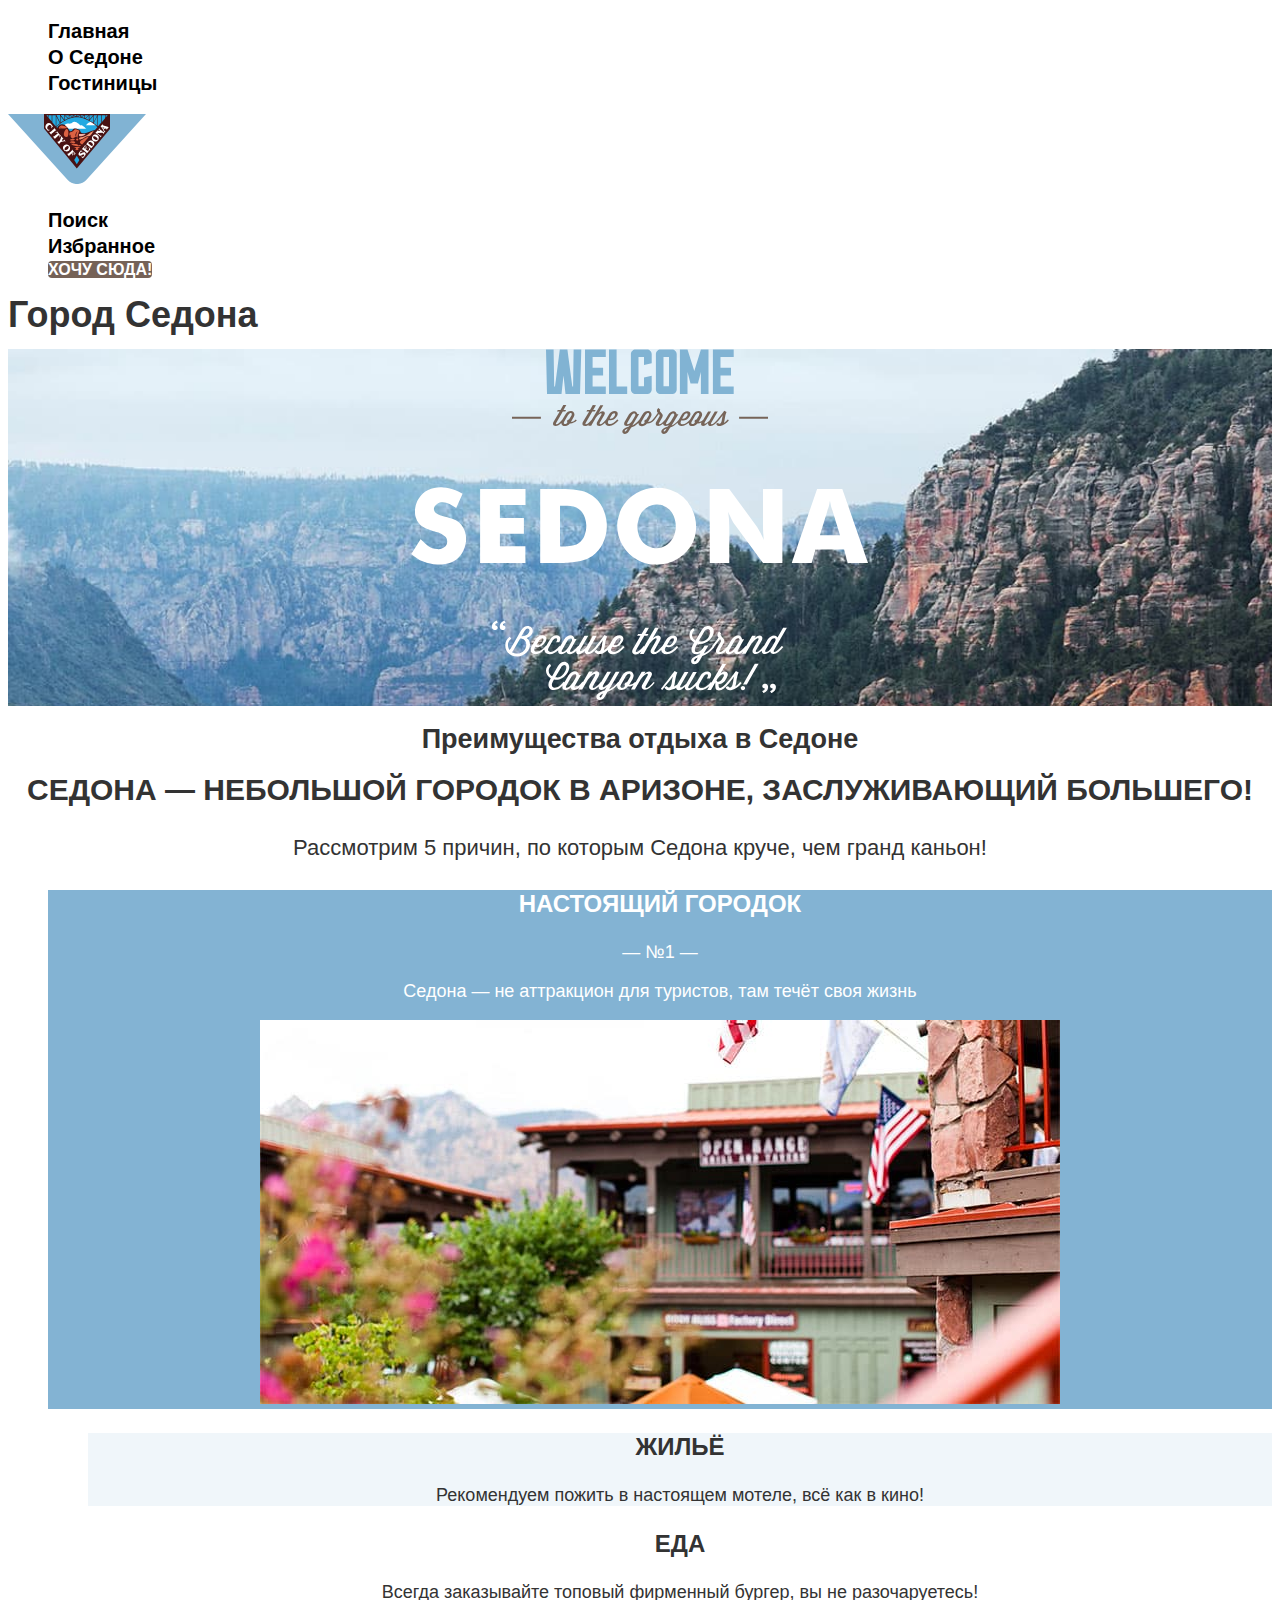
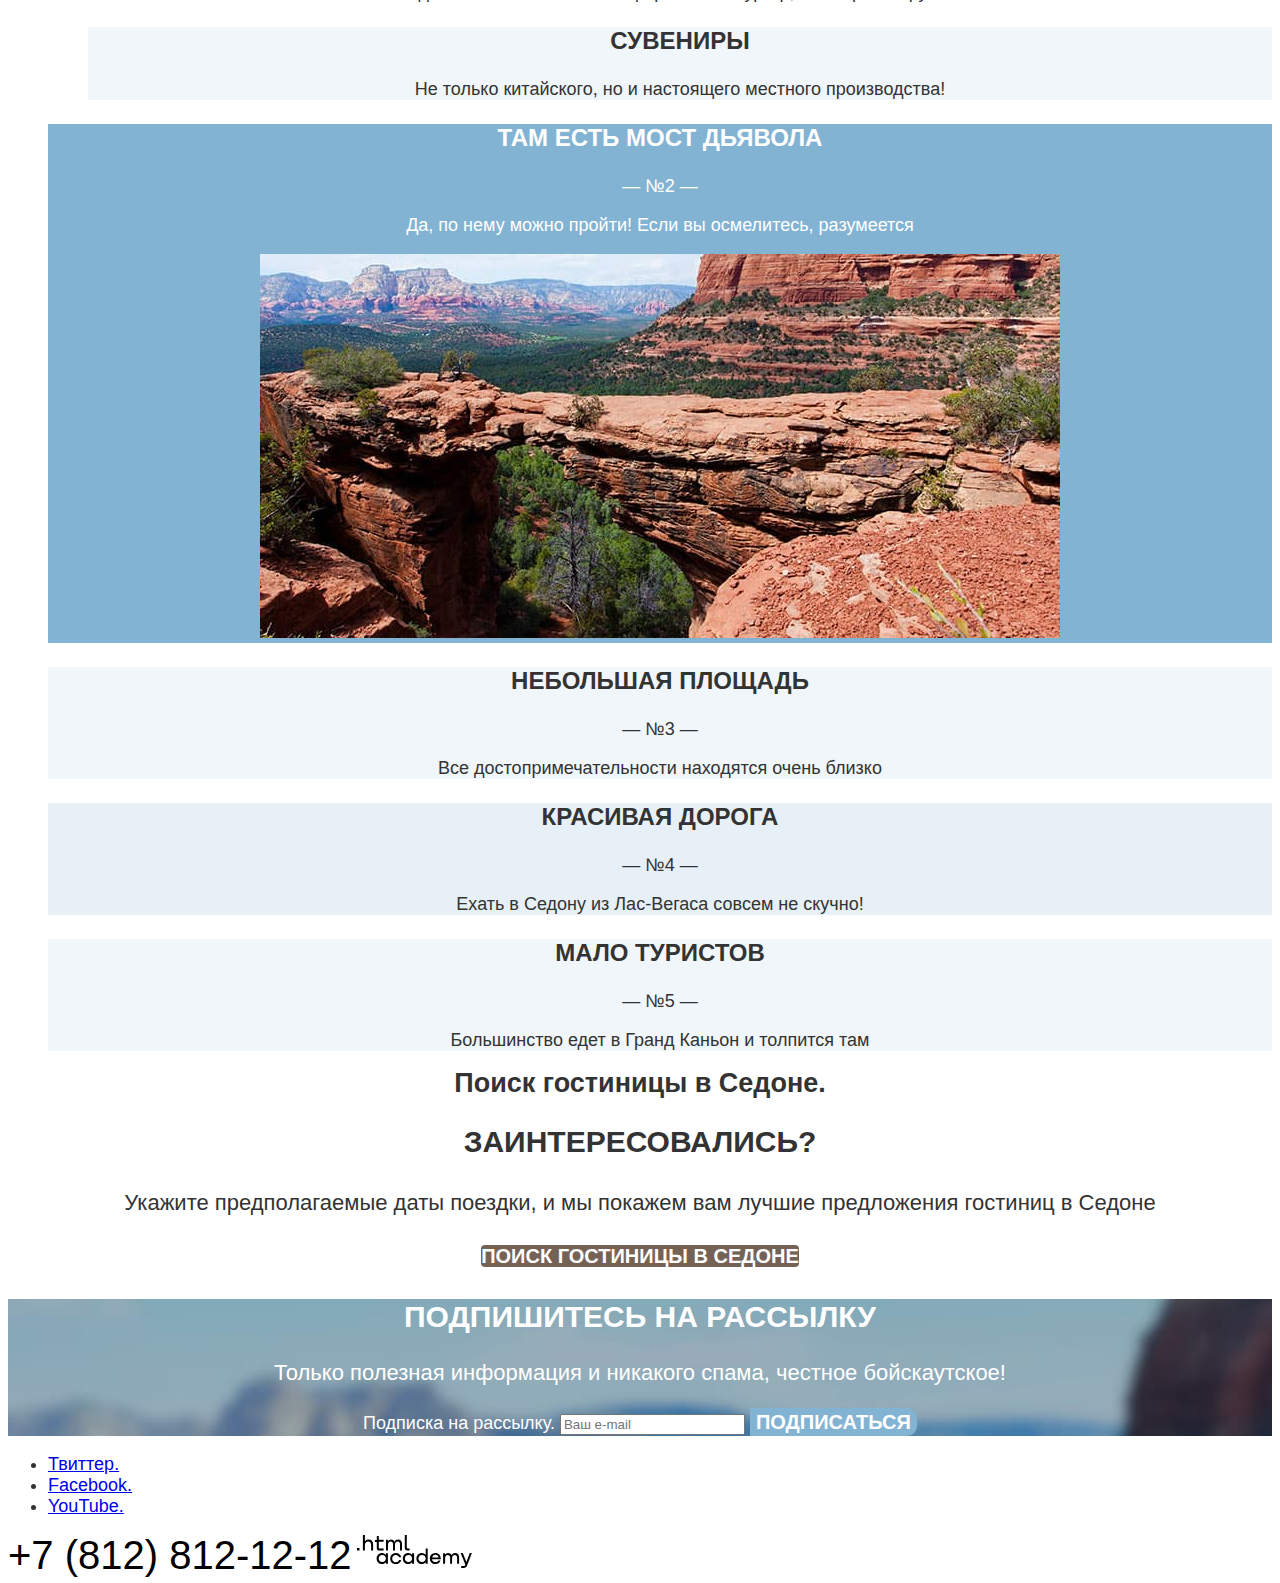
==== index.html @ 77a19150 "Базовая стилизация всех страниц" ====
<!DOCTYPE html>
<html lang="ru">
  <head>
    <meta charset="utf-8">
    <title>HTML Academy: Седона</title>
    <link rel="stylesheet" href="styles/styles.css">
  </head>
  <body>

    <header class="page-header">
      <nav class="main-nav">
        <ul class="main-nav-list">
          <li class="main-nav-item">
            <a class="main-nav-link main-nav-link-current" href="index.html">Главная</a>
          </li>
          <li class="main-nav-item">
            <a class="main-nav-link" href="#">О Седоне</a>
          </li>
          <li class="main-nav-item">
            <a class="main-nav-link" href="catalog.html">Гостиницы</a>
          </li>
        </ul>
        <a class="logo">
          <img src="img/sedona-logo.svg" width="138" height="70" alt="Логотип города Седона.">
        </a>
        <ul class=" main-nav-list navigation-user">
          <li class="main-nav-item">
            <a class="main-nav-link" href="#">
              <span class="visually-hidden">Поиск</span>
            </a>
          </li>
          <li class="main-nav-item">
            <a class="main-nav-link" href="#">
              <span class="visually-hidden">Избранное</span>
            </a>
          </li>
          <li class="main-nav-item">
            <a class="main-nav-link button" href="#">Хочу сюда!</a>
          </li>
        </ul>
      </nav>
    </header>

    <main class="main-index">

      <h1 class="visually-hidden">Город Седона</h1>
      <div class="first-screen">
        <img src="img/welcome.svg" width="458" height="352" alt="Добро пожаловать в Седону.">
      </div>

      <section class="features">
        <h2 class="visually-hidden">Преимущества отдыха в Седоне</h2>
        <b class="features-slogan">Седона — небольшой городок в Аризоне, заслуживающий большего!</b>
        <p class="feautures-preface">Рассмотрим 5 причин, по которым Седона круче, чем гранд каньон!</p>
        <ul class="features-list">
          <li class="features-item">
            <h3 class="features-title">Настоящий городок</h3>
            <p class="features-number">— №1 —</p>
            <p class="features-description">Седона — не аттракцион для туристов, там течёт своя жизнь</p>
            <img src="img/sedona.jpeg" width="800" height="384" alt="Фотография города Седона.">
          </li>
          <li class="features-item">
            <ul class="arguments-list">
              <li class="arguments-item">
                <h3 class="arguments-title">Жильё</h3>
                <p class="arguments-description">Рекомендуем пожить в настоящем мотеле, всё как в кино!</p>
              </li>
              <li class="arguments-item">
                <h3 class="arguments-title">Еда</h3>
                <p class="arguments-description">Всегда заказывайте топовый фирменный бургер, вы не разочаруетесь!</p>
              </li>
              <li class="arguments-item">
                <h3 class="arguments-title">Сувениры</h3>
                <p class="arguments-description">Не только китайского, но и настоящего местного производства!</p>
              </li>
            </ul>
          </li>
          <li class="features-item">
            <h3 class="features-title">Там есть мост дьявола</h3>
            <p class="features-number">— №2 —</p>
            <p class="features-description">Да, по нему можно пройти! Если вы осмелитесь, разумеется</p>
            <img src="img/devils-bridge.jpeg" width="800" height="384" alt="Фотография природной достопримечательности Седоны под названием Мост Дьявола.">
          </li>
          <li class="features-item">
            <h3 class="features-title">Небольшая площадь</h3>
            <p class="features-number">— №3 —</p>
            <p class="features-description">Все достопримечательности находятся очень близко</p>
          </li>
          <li class="features-item">
            <h3 class="features-title">Красивая дорога</h3>
            <p class="features-number">— №4 —</p>
            <p class="features-description">Ехать в Седону из Лас-Вегаса совсем не скучно!</p>
          </li>
          <li class="features-item">
            <h3 class="features-title">Мало туристов</h3>
            <p class="features-number">— №5 —</p>
            <p class="features-description">Большинство едет в Гранд Каньон и толпится там</p>
          </li>
        </ul>
      </section>

      <section class="search-hotel">
        <h2 class="visually-hidden">Поиск гостиницы в Седоне.</h2>
        <p class="search-hotel-title">Заинтересовались?</p>
        <p class="search-hotel-description">Укажите предполагаемые даты поездки, и мы покажем вам лучшие предложения гостиниц в Седоне</p>
        <a class="button search-hotel-button" href="catalog.html">Поиск гостиницы в Седоне</a>
      </section>

      <section class="subscribe">
        <h2 class="subscribe-title">Подпишитесь на рассылку</h2>
        <p class="subscribe-description">Только полезная информация и никакого спама, честное бойскаутское!</p>
        <form action="https://echo.htmlacademy.ru/" method="post">
          <label for="subscribe-email">
            <span class="visually-hidden">Подписка на рассылку.</span>
          </label>
          <input type="email" id="subscribe-email" name="subscribe-email" placeholder="Ваш e-mail">
          <button class="button subscribe-button" type="submit">Подписаться</button>
        </form>
      </section>

    </main>

    <footer class="page-footer">
      <ul class="footer-social-list">
        <li class="footer-social-item">
          <a class="footer-social-link" href="https://twitter.com/htmlacademy_ru">
            <span class="visually-hidden">Твиттер.</span>
          </a>
        </li>
        <li class="footer-social-item">
          <a class="footer-social-link" href="https://www.facebook.com/htmlacademy">
            <span class="visually-hidden">Facebook.</span>
          </a>
        </li>
        <li class="footer-social-item">
          <a class="footer-social-link" href="https://www.youtube.com/c/HTMLAcademyRUS">
            <span class="visually-hidden">YouTube.</span>
          </a>
        </li>
      </ul>
      <a class="footer-phone" href="tel:+78128121212">+7 (812) 812-12-12</a>
      <a class="academy-logo" href="https://htmlacademy.ru/">
        <img src="img/logo_htmlacademy.svg" width="115" height="34" alt="Логотип разработчика Html Academy.">
      </a>
    </footer>
  </body>

</html>
---- styles/styles.css ----
@font-face {
  font-family: "PT Sans";
  font-style: normal;
  font-weight: 400;
  src: url("../fonts/ptsans-400.woff2") format("woff2");
  font-display: swap;
}

@font-face {
  font-family: "PT Sans";
  font-style: normal;
  font-weight: 700;
  src: url("../fonts/ptsans-700.woff2") format("woff2");
  font-display: swap;
}

body {
  font-family: "PT Sans", "Arial", sans-serif;
  font-size: 18px;
  line-height: 21px;
  color: #333333;
  background-color: #ffffff;
}

.button {
  font-family: inherit;
  font-size: 16px;
  line-height: 21px;
  font-weight: 700;
  text-align: center;
  color:#ffffff;
  background-color: #756257;
  text-decoration: none;
  text-transform: uppercase;
  border: none;
  border-radius: 4px;
}

.main-nav-list{
  list-style: none;
}

.main-nav-link{
  font-size: 20px;
  line-height: 26px;
  font-weight: 700;
  color: #000000;
  background-color: #ffffff;
  text-decoration: none;
}

.main-nav-link.button {
  font-size: 16px;
  line-height: 21px;
  color:#ffffff;
  background-color: #756257;
}

.first-screen {
  background-color: #ADD8E6;
  background-image: url("../img/index-background.jpeg");
  background-repeat: no-repeat;
  background-size: 100% auto;
  text-align: center;
}
.features {
  text-align: center;
}

.features-slogan {
  font-size: 30px;
  line-height: 36px;
  text-transform: uppercase;
}

.feautures-preface {
  font-size: 22px;
  line-height: 36px;
}

.features-list {
  list-style: none;
}

.arguments-list {
  list-style: none;
}

.features-item:first-of-type,
.features-item:nth-of-type(3) {
  color: #ffffff;
  background-color: #83B3D3;
}

.features-item:nth-of-type(4),
.features-item:nth-of-type(6),
.arguments-item:nth-of-type(odd) {
  background-color: rgba(131, 179, 211, 0.12);
}

.features-item:nth-of-type(5) {
  background-color: rgba(131, 179, 211, 0.2);
}

.features-title,
.arguments-title {
  font-size: 24px;
  line-height: 28px;
  font-weight: 700;
  text-transform: uppercase;
}

.search-hotel {
  text-align: center;
}

.search-hotel-title {
  font-size: 30px;
  line-height: 36px;
  font-weight: 700;
  text-transform: uppercase;
}

.search-hotel-description {
  font-size: 22px;
  line-height: 26px;
}

.search-hotel-button {
  font-size: 20px;
  line-height: 36px;
}

.subscribe {
  color: #ffffff;
  background-color: #87CEEB;
  text-align: center;
  background-image: url("../img/subscribe-background.jpeg");
  background-repeat: no-repeat;
  background-size: cover;
}

.subscribe-title {
  font-size: 30px;
  line-height: 36px;
  font-weight: 700;
  text-transform: uppercase;
}

.subscribe-description {
  font-size: 22px;
  line-height: 26px;
}
.subscribe-button {
  font-size: 20px;
  line-height: 26px;
  background-color: #83B3D3;
  border-radius: 0px 10px 10px 0px;
}

.footer-phone {
  font-size: 40px;
  line-height: 40px;
  color: #000000;
  text-decoration: none;
  text-transform: uppercase;
}

/*Каталог*/

.catalog-background {
  background-color: #87CEEB;
  background-image: url("../img/catalog-background.jpeg");
  background-repeat: no-repeat;
  background-size: cover;
  color: #ffffff;
}

.inner-header-title {
  font-size: 60px;
  line-height: 78px;
  font-weight: 700;
}

.breadcrumbs{
  list-style: none;
}

.breadcrumbs-link {
  font-size: 16px;
}

.filters-list {
  list-style: none;
}

.filters-title {
  font-size: 20px;
  line-height: 26px;
  font-weight: 700;
}

.filters-item {
  line-height: 23px;
}

.button-submit {
  background-color: #83B3D3;
}

.button-reset {
  font-size: 18px;
  line-height: 23px;
  font-weight: 400;
  text-transform: none;
  background-color: transparent;
}

.sorting-title {
  font-size: 30px;
  line-height: 39px;
  text-transform: uppercase;
}

.hotels-list {
  list-style: none;
}

.hotels-card-link {
  text-decoration: none;
}

.hotels-card-title {
  font-size: 24px;
  line-height: 31px;
  color: #000000;
}

.hotels-card-type,
.hotels-card-prise {
  line-height: 23px;
}

.hotels-card-favourites {
  background-color: #83B3D3;
}

.hotels-card-raiting {
  font-size: 16px;
  text-transform: uppercase;
}

.hotels-card-favourites-add {
  background-color: #7DB54F;
}

.show-more-button {
  font-size: 20px;
  line-height: 26px;
  background-color: #83B3D3;
}

.pagination {
  list-style: none;
}

.pagination-link {
  font-size: 20px;
  line-height: 26px;
  font-weight: 700;
  color: #ffffff;
  background-color: #83B3D3;
  text-decoration: none;
}

.pagination-link-current {
color: #000000;
background-color: #F2F2F2;
}

.cards-on-page-title {
  line-height: 23px;
}

.subscribe-catalog {
  text-align: center;
}

.subscribe-catalog-title {
  font-size: 30px;
  line-height: 36px;
  font-weight: 700;
  color: #000000;
  text-transform: uppercase;
}

.subscribe-catalog-description {
  font-size: 22px;
  line-height: 26px;
}
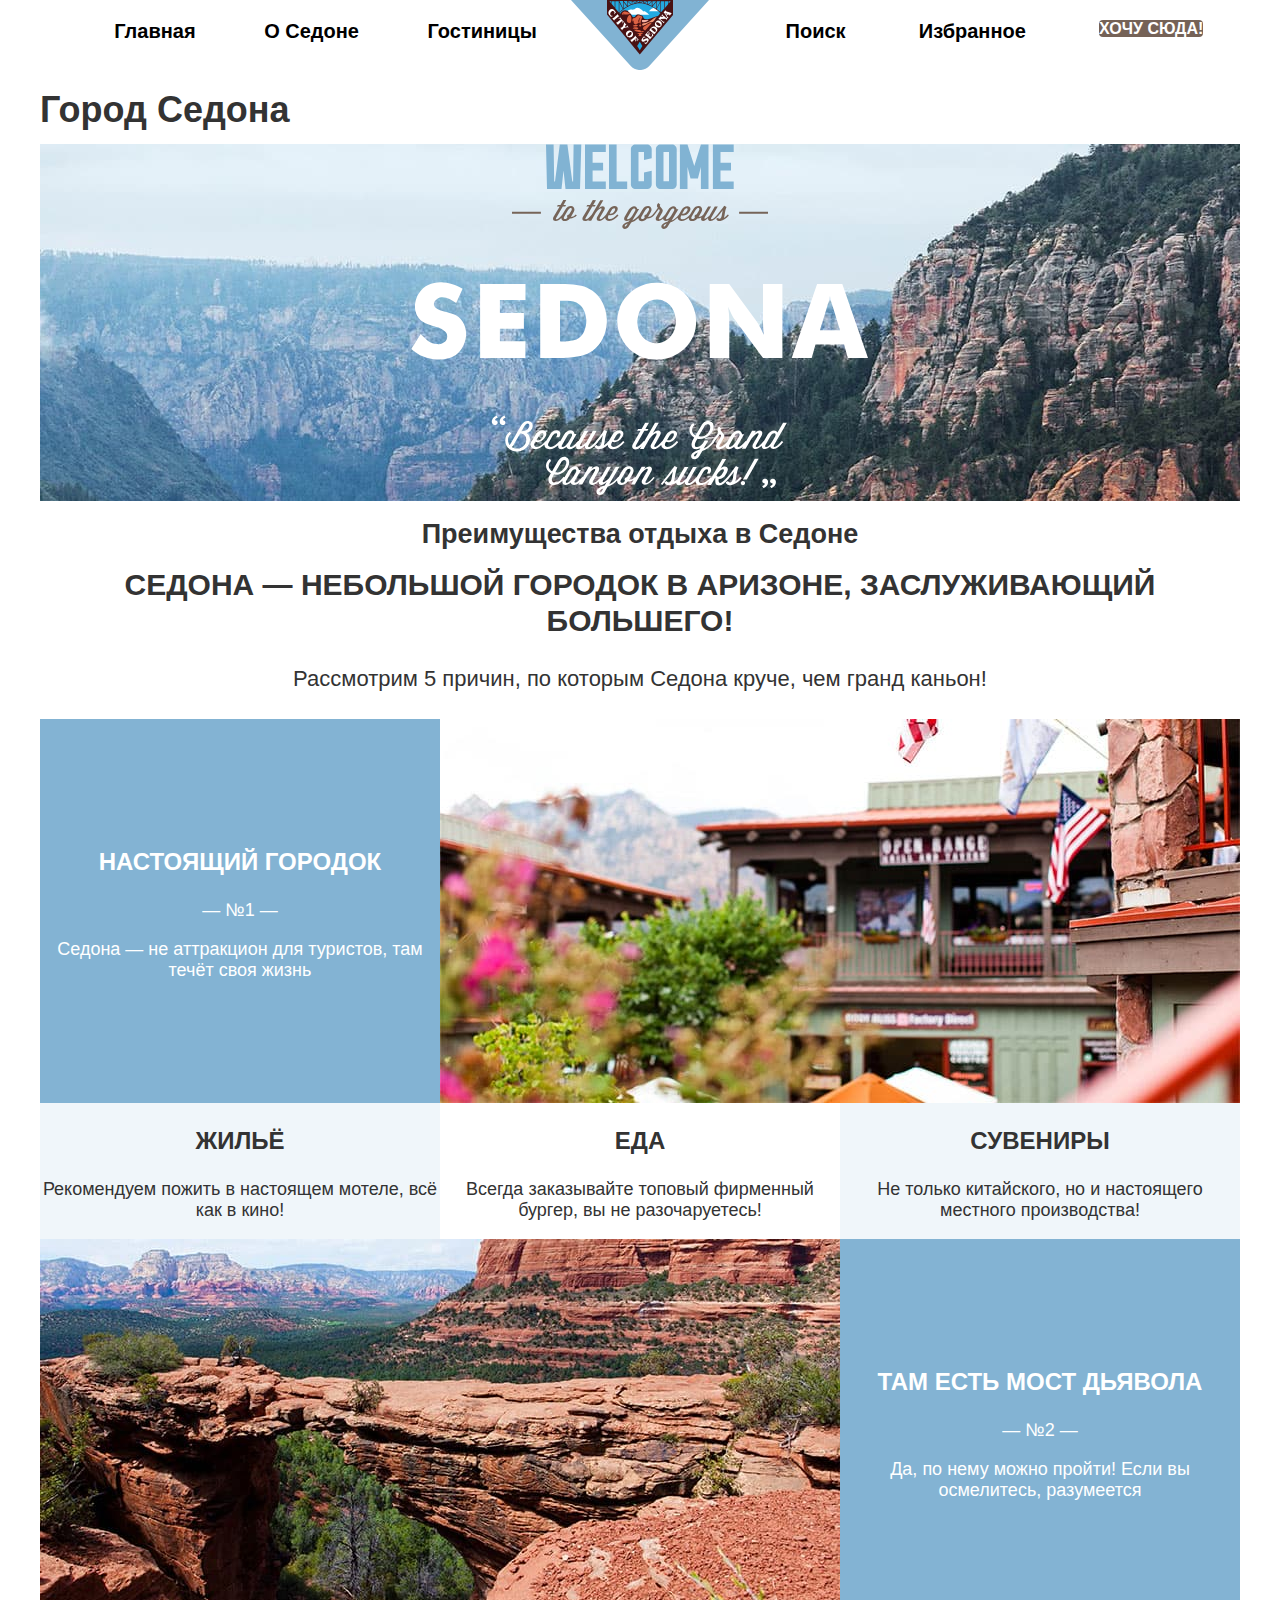
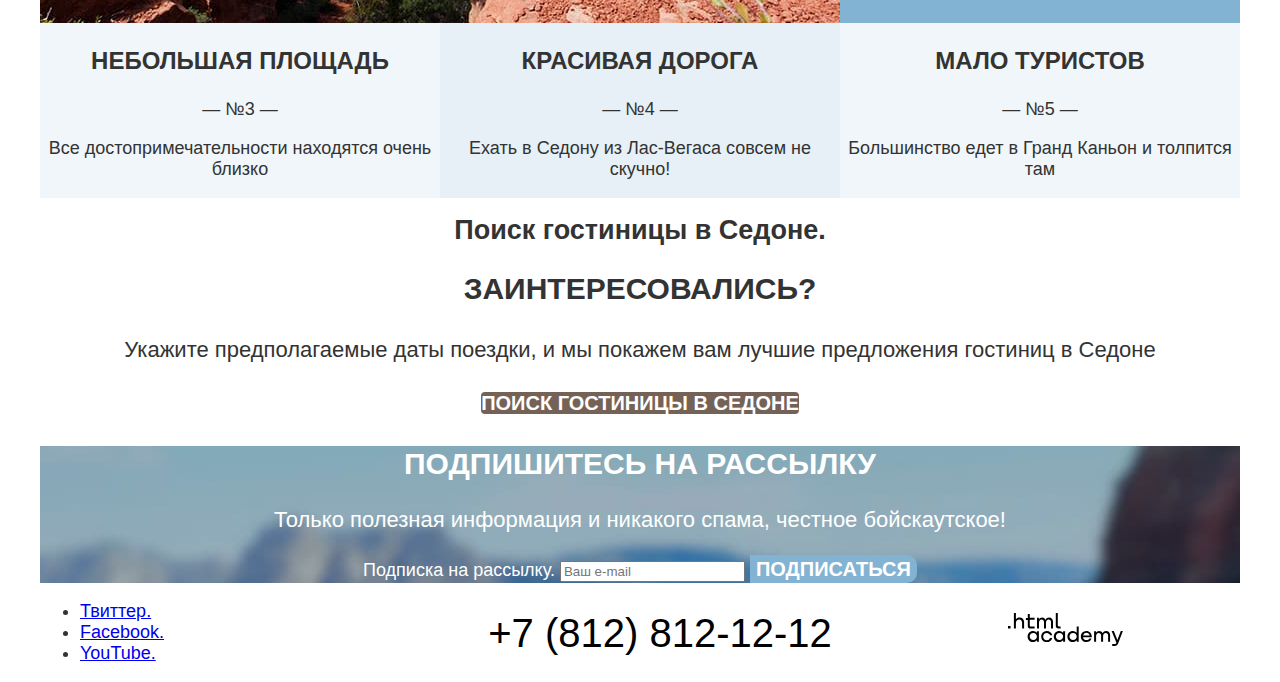
==== commit ed1ae2ca: "Добавлены сетки крупных блоков" ====
--- a/index.html
+++ b/index.html
@@ -6,143 +6,155 @@
     <link rel="stylesheet" href="styles/styles.css">
   </head>
   <body>
+    <div class="page-container">
 
-    <header class="page-header">
-      <nav class="main-nav">
-        <ul class="main-nav-list">
-          <li class="main-nav-item">
-            <a class="main-nav-link main-nav-link-current" href="index.html">Главная</a>
-          </li>
-          <li class="main-nav-item">
-            <a class="main-nav-link" href="#">О Седоне</a>
-          </li>
-          <li class="main-nav-item">
-            <a class="main-nav-link" href="catalog.html">Гостиницы</a>
-          </li>
-        </ul>
-        <a class="logo">
-          <img src="img/sedona-logo.svg" width="138" height="70" alt="Логотип города Седона.">
-        </a>
-        <ul class=" main-nav-list navigation-user">
-          <li class="main-nav-item">
-            <a class="main-nav-link" href="#">
-              <span class="visually-hidden">Поиск</span>
-            </a>
-          </li>
-          <li class="main-nav-item">
-            <a class="main-nav-link" href="#">
-              <span class="visually-hidden">Избранное</span>
-            </a>
-          </li>
-          <li class="main-nav-item">
-            <a class="main-nav-link button" href="#">Хочу сюда!</a>
-          </li>
-        </ul>
-      </nav>
-    </header>
+      <header class="page-header">
+        <nav class="main-nav">
+          <ul class="main-nav-list">
+            <li class="main-nav-item">
+              <a class="main-nav-link main-nav-link-current" href="index.html">Главная</a>
+            </li>
+            <li class="main-nav-item">
+              <a class="main-nav-link" href="#">О Седоне</a>
+            </li>
+            <li class="main-nav-item">
+              <a class="main-nav-link" href="catalog.html">Гостиницы</a>
+            </li>
+          </ul>
+          <a class="logo">
+            <img src="img/sedona-logo.svg" width="138" height="70" alt="Логотип города Седона.">
+          </a>
+          <ul class="main-nav-list navigation-user">
+            <li class="main-nav-item">
+              <a class="main-nav-link" href="#">
+                <span class="visually-hidden">Поиск</span>
+              </a>
+            </li>
+            <li class="main-nav-item">
+              <a class="main-nav-link" href="#">
+                <span class="visually-hidden">Избранное</span>
+              </a>
+            </li>
+            <li class="main-nav-item">
+              <a class="main-nav-link button" href="#">Хочу сюда!</a>
+            </li>
+          </ul>
+        </nav>
+      </header>
 
-    <main class="main-index">
+      <main class="main-index main-container">
 
-      <h1 class="visually-hidden">Город Седона</h1>
-      <div class="first-screen">
-        <img src="img/welcome.svg" width="458" height="352" alt="Добро пожаловать в Седону.">
-      </div>
+        <h1 class="visually-hidden">Город Седона</h1>
+        <div class="first-screen">
+          <img src="img/welcome.svg" width="458" height="352" alt="Добро пожаловать в Седону.">
+        </div>
 
-      <section class="features">
-        <h2 class="visually-hidden">Преимущества отдыха в Седоне</h2>
-        <b class="features-slogan">Седона — небольшой городок в Аризоне, заслуживающий большего!</b>
-        <p class="feautures-preface">Рассмотрим 5 причин, по которым Седона круче, чем гранд каньон!</p>
-        <ul class="features-list">
-          <li class="features-item">
-            <h3 class="features-title">Настоящий городок</h3>
-            <p class="features-number">— №1 —</p>
-            <p class="features-description">Седона — не аттракцион для туристов, там течёт своя жизнь</p>
-            <img src="img/sedona.jpeg" width="800" height="384" alt="Фотография города Седона.">
-          </li>
-          <li class="features-item">
-            <ul class="arguments-list">
-              <li class="arguments-item">
-                <h3 class="arguments-title">Жильё</h3>
-                <p class="arguments-description">Рекомендуем пожить в настоящем мотеле, всё как в кино!</p>
-              </li>
-              <li class="arguments-item">
-                <h3 class="arguments-title">Еда</h3>
-                <p class="arguments-description">Всегда заказывайте топовый фирменный бургер, вы не разочаруетесь!</p>
-              </li>
-              <li class="arguments-item">
-                <h3 class="arguments-title">Сувениры</h3>
-                <p class="arguments-description">Не только китайского, но и настоящего местного производства!</p>
-              </li>
-            </ul>
-          </li>
-          <li class="features-item">
-            <h3 class="features-title">Там есть мост дьявола</h3>
-            <p class="features-number">— №2 —</p>
-            <p class="features-description">Да, по нему можно пройти! Если вы осмелитесь, разумеется</p>
-            <img src="img/devils-bridge.jpeg" width="800" height="384" alt="Фотография природной достопримечательности Седоны под названием Мост Дьявола.">
-          </li>
-          <li class="features-item">
-            <h3 class="features-title">Небольшая площадь</h3>
-            <p class="features-number">— №3 —</p>
-            <p class="features-description">Все достопримечательности находятся очень близко</p>
-          </li>
-          <li class="features-item">
-            <h3 class="features-title">Красивая дорога</h3>
-            <p class="features-number">— №4 —</p>
-            <p class="features-description">Ехать в Седону из Лас-Вегаса совсем не скучно!</p>
-          </li>
-          <li class="features-item">
-            <h3 class="features-title">Мало туристов</h3>
-            <p class="features-number">— №5 —</p>
-            <p class="features-description">Большинство едет в Гранд Каньон и толпится там</p>
-          </li>
-        </ul>
-      </section>
+        <section class="features">
+          <h2 class="visually-hidden">Преимущества отдыха в Седоне</h2>
+          <b class="features-slogan">Седона — небольшой городок в Аризоне, заслуживающий большего!</b>
+          <p class="feautures-preface">Рассмотрим 5 причин, по которым Седона круче, чем гранд каньон!</p>
+          <ul class="features-list">
+            <li class="features-item">
+              <div class=features-item-photo>
+                  <div class="features-item-text">
+                  <h3 class="features-title">Настоящий городок</h3>
+                  <p class="features-number">— №1 —</p>
+                  <p class="features-description">Седона — не аттракцион для туристов, там течёт своя жизнь</p>
+                </div>
+                <img src="img/sedona.jpeg" width="800" height="384" alt="Фотография города Седона.">
+              </div>
+            </li>
+            <li class="features-item">
+              <ul class="arguments-list">
+                <li class="arguments-item">
+                  <h3 class="arguments-title">Жильё</h3>
+                  <p class="arguments-description">Рекомендуем пожить в настоящем мотеле, всё как в кино!</p>
+                </li>
+                <li class="arguments-item">
+                  <h3 class="arguments-title">Еда</h3>
+                  <p class="arguments-description">Всегда заказывайте топовый фирменный бургер, вы не разочаруетесь!</p>
+                </li>
+                <li class="arguments-item">
+                  <h3 class="arguments-title">Сувениры</h3>
+                  <p class="arguments-description">Не только китайского, но и настоящего местного производства!</p>
+                </li>
+              </ul>
+            </li>
+            <li class="features-item">
+              <div class="features-item-photo photo-reverse">
+                <div class="features-item-text">
+                  <h3 class="features-title">Там есть мост дьявола</h3>
+                  <p class="features-number">— №2 —</p>
+                  <p class="features-description">Да, по нему можно пройти! Если вы осмелитесь, разумеется</p>
+                </div>
+                <img src="img/devils-bridge.jpeg" width="800" height="384" alt="Фотография природной достопримечательности Седоны под названием Мост Дьявола.">
+              </div>
+            </li>
+            <li class="features-item without-photo">
+              <h3 class="features-title">Небольшая площадь</h3>
+              <p class="features-number">— №3 —</p>
+              <p class="features-description">Все достопримечательности находятся очень близко</p>
+            </li>
+            <li class="features-item without-photo">
+              <h3 class="features-title">Красивая дорога</h3>
+              <p class="features-number">— №4 —</p>
+              <p class="features-description">Ехать в Седону из Лас-Вегаса совсем не скучно!</p>
+            </li>
+            <li class="features-item without-photo">
+              <h3 class="features-title">Мало туристов</h3>
+              <p class="features-number">— №5 —</p>
+              <p class="features-description">Большинство едет в Гранд Каньон и толпится там</p>
+            </li>
+          </ul>
+        </section>
 
-      <section class="search-hotel">
-        <h2 class="visually-hidden">Поиск гостиницы в Седоне.</h2>
-        <p class="search-hotel-title">Заинтересовались?</p>
-        <p class="search-hotel-description">Укажите предполагаемые даты поездки, и мы покажем вам лучшие предложения гостиниц в Седоне</p>
-        <a class="button search-hotel-button" href="catalog.html">Поиск гостиницы в Седоне</a>
-      </section>
+        <section class="search-hotel">
+          <h2 class="visually-hidden">Поиск гостиницы в Седоне.</h2>
+          <p class="search-hotel-title">Заинтересовались?</p>
+          <p class="search-hotel-description">Укажите предполагаемые даты поездки, и мы покажем вам лучшие предложения гостиниц в Седоне</p>
+          <a class="button search-hotel-button" href="catalog.html">Поиск гостиницы в Седоне</a>
+        </section>
 
-      <section class="subscribe">
-        <h2 class="subscribe-title">Подпишитесь на рассылку</h2>
-        <p class="subscribe-description">Только полезная информация и никакого спама, честное бойскаутское!</p>
-        <form action="https://echo.htmlacademy.ru/" method="post">
-          <label for="subscribe-email">
-            <span class="visually-hidden">Подписка на рассылку.</span>
-          </label>
-          <input type="email" id="subscribe-email" name="subscribe-email" placeholder="Ваш e-mail">
-          <button class="button subscribe-button" type="submit">Подписаться</button>
-        </form>
-      </section>
+        <section class="subscribe">
+          <h2 class="subscribe-title">Подпишитесь на рассылку</h2>
+          <p class="subscribe-description">Только полезная информация и никакого спама, честное бойскаутское!</p>
+          <form action="https://echo.htmlacademy.ru/" method="post">
+            <label for="subscribe-email">
+              <span class="visually-hidden">Подписка на рассылку.</span>
+            </label>
+            <input type="email" id="subscribe-email" name="subscribe-email" placeholder="Ваш e-mail">
+            <button class="button subscribe-button" type="submit">Подписаться</button>
+          </form>
+        </section>
 
-    </main>
+      </main>
 
-    <footer class="page-footer">
-      <ul class="footer-social-list">
-        <li class="footer-social-item">
-          <a class="footer-social-link" href="https://twitter.com/htmlacademy_ru">
-            <span class="visually-hidden">Твиттер.</span>
+      <footer class="page-footer">
+        <div class="page-footer-container">
+          <ul class="footer-social-list">
+            <li class="footer-social-item">
+              <a class="footer-social-link" href="https://twitter.com/htmlacademy_ru">
+                <span class="visually-hidden">Твиттер.</span>
+              </a>
+            </li>
+            <li class="footer-social-item">
+              <a class="footer-social-link" href="https://www.facebook.com/htmlacademy">
+                <span class="visually-hidden">Facebook.</span>
+              </a>
+            </li>
+            <li class="footer-social-item">
+              <a class="footer-social-link" href="https://www.youtube.com/c/HTMLAcademyRUS">
+                <span class="visually-hidden">YouTube.</span>
+              </a>
+            </li>
+          </ul>
+          <a class="footer-phone" href="tel:+78128121212">+7 (812) 812-12-12</a>
+          <a class="academy-logo" href="https://htmlacademy.ru/">
+            <img src="img/logo_htmlacademy.svg" width="115" height="34" alt="Логотип разработчика Html Academy.">
           </a>
-        </li>
-        <li class="footer-social-item">
-          <a class="footer-social-link" href="https://www.facebook.com/htmlacademy">
-            <span class="visually-hidden">Facebook.</span>
-          </a>
-        </li>
-        <li class="footer-social-item">
-          <a class="footer-social-link" href="https://www.youtube.com/c/HTMLAcademyRUS">
-            <span class="visually-hidden">YouTube.</span>
-          </a>
-        </li>
-      </ul>
-      <a class="footer-phone" href="tel:+78128121212">+7 (812) 812-12-12</a>
-      <a class="academy-logo" href="https://htmlacademy.ru/">
-        <img src="img/logo_htmlacademy.svg" width="115" height="34" alt="Логотип разработчика Html Academy.">
-      </a>
-    </footer>
+        </div>
+      </footer>
+    </div>
   </body>
 
 </html>
--- a/styles/styles.css
+++ b/styles/styles.css
@@ -14,7 +14,15 @@
   font-display: swap;
 }
 
+html {
+  height: 100%;
+}
+
 body {
+  display: flex;
+  flex-direction: column;
+  min-height: 100%;
+  margin: 0;
   font-family: "PT Sans", "Arial", sans-serif;
   font-size: 18px;
   line-height: 21px;
@@ -28,7 +36,7 @@
   line-height: 21px;
   font-weight: 700;
   text-align: center;
-  color:#ffffff;
+  color: #ffffff;
   background-color: #756257;
   text-decoration: none;
   text-transform: uppercase;
@@ -36,33 +44,65 @@
   border-radius: 4px;
 }
 
-.main-nav-list{
-  list-style: none;
-}
-
-.main-nav-link{
+.page-container {
+  display: flex;
+  flex-direction: column;
+  width: 1200px;
+  margin: 0 auto;
+}
+
+.main-nav {
+  display: flex;
+  width: 1200px;
+  margin: 0 auto;
+}
+
+.main-nav-list {
+  list-style: none;
+  display: flex;
+  justify-content: space-around;
+  width: 531px;
+}
+
+.main-nav-link {
   font-size: 20px;
   line-height: 26px;
   font-weight: 700;
   color: #000000;
   background-color: #ffffff;
   text-decoration: none;
+}
+
+.logo {
+  margin: 0 auto;
+}
+
+.navigation-user {
+  display: flex;
+  width: 531px;
+  justify-content: space-around;
 }
 
 .main-nav-link.button {
   font-size: 16px;
   line-height: 21px;
-  color:#ffffff;
+  color: #ffffff;
   background-color: #756257;
 }
 
+.main-container {
+  flex-grow: 1;
+}
+
 .first-screen {
-  background-color: #ADD8E6;
+  width: 1200px;
+  background-color: #add8e6;
   background-image: url("../img/index-background.jpeg");
   background-repeat: no-repeat;
   background-size: 100% auto;
   text-align: center;
 }
+
 .features {
   text-align: center;
 }
@@ -78,18 +118,38 @@
   line-height: 36px;
 }
 
-.features-list {
-  list-style: none;
-}
-
+.features-list,
 .arguments-list {
   list-style: none;
+  display: flex;
+  flex-wrap: wrap;
+  width: 1200px;
+  margin: 0;
+  padding: 0;
+}
+
+.features-item-photo {
+  display: flex;
+}
+
+.photo-reverse {
+  flex-direction: row-reverse;
+}
+
+.features-item-text {
+  width: 400px;
+  margin: auto;
+}
+
+.arguments-item,
+.without-photo {
+  width: 400px;
 }
 
 .features-item:first-of-type,
 .features-item:nth-of-type(3) {
   color: #ffffff;
-  background-color: #83B3D3;
+  background-color: #83b3d3;
 }
 
 .features-item:nth-of-type(4),
@@ -132,9 +192,9 @@
 }
 
 .subscribe {
-  color: #ffffff;
-  background-color: #87CEEB;
-  text-align: center;
+  text-align: center;
+  color: #ffffff;
+  background-color: #87ceeb;
   background-image: url("../img/subscribe-background.jpeg");
   background-repeat: no-repeat;
   background-size: cover;
@@ -151,29 +211,47 @@
   font-size: 22px;
   line-height: 26px;
 }
+
 .subscribe-button {
   font-size: 20px;
   line-height: 26px;
-  background-color: #83B3D3;
-  border-radius: 0px 10px 10px 0px;
+  background-color: #83b3d3;
+  border-radius: 0 10px 10px 0;
+}
+
+.page-footer-container {
+  display: flex;
+  width: 1200px;
+  justify-content: space-between;
+  align-items: center;
+  margin: 0 auto;
+}
+
+.footer-social-list {
+  width: 240px;
 }
 
 .footer-phone {
+  width: 720px;
   font-size: 40px;
   line-height: 40px;
-  color: #000000;
-  text-decoration: none;
-  text-transform: uppercase;
-}
-
+  text-align: center;
+  color: #000000;
+  text-decoration: none;
+  text-transform: uppercase;
+}
+
+.academy-logo {
+  width: 240px;
+}
 /*Каталог*/
 
 .catalog-background {
-  background-color: #87CEEB;
+  color: #ffffff;
+  background-color: #87ceeb;
   background-image: url("../img/catalog-background.jpeg");
   background-repeat: no-repeat;
   background-size: cover;
-  color: #ffffff;
 }
 
 .inner-header-title {
@@ -182,7 +260,7 @@
   font-weight: 700;
 }
 
-.breadcrumbs{
+.breadcrumbs {
   list-style: none;
 }
 
@@ -205,7 +283,7 @@
 }
 
 .button-submit {
-  background-color: #83B3D3;
+  background-color: #83b3d3;
 }
 
 .button-reset {
@@ -242,7 +320,7 @@
 }
 
 .hotels-card-favourites {
-  background-color: #83B3D3;
+  background-color: #83b3d3;
 }
 
 .hotels-card-raiting {
@@ -251,13 +329,13 @@
 }
 
 .hotels-card-favourites-add {
-  background-color: #7DB54F;
+  background-color: #7db54f;
 }
 
 .show-more-button {
   font-size: 20px;
   line-height: 26px;
-  background-color: #83B3D3;
+  background-color: #83b3d3;
 }
 
 .pagination {
@@ -269,13 +347,13 @@
   line-height: 26px;
   font-weight: 700;
   color: #ffffff;
-  background-color: #83B3D3;
+  background-color: #83b3d3;
   text-decoration: none;
 }
 
 .pagination-link-current {
-color: #000000;
-background-color: #F2F2F2;
+  color: #000000;
+  background-color: #f2f2f2;
 }
 
 .cards-on-page-title {
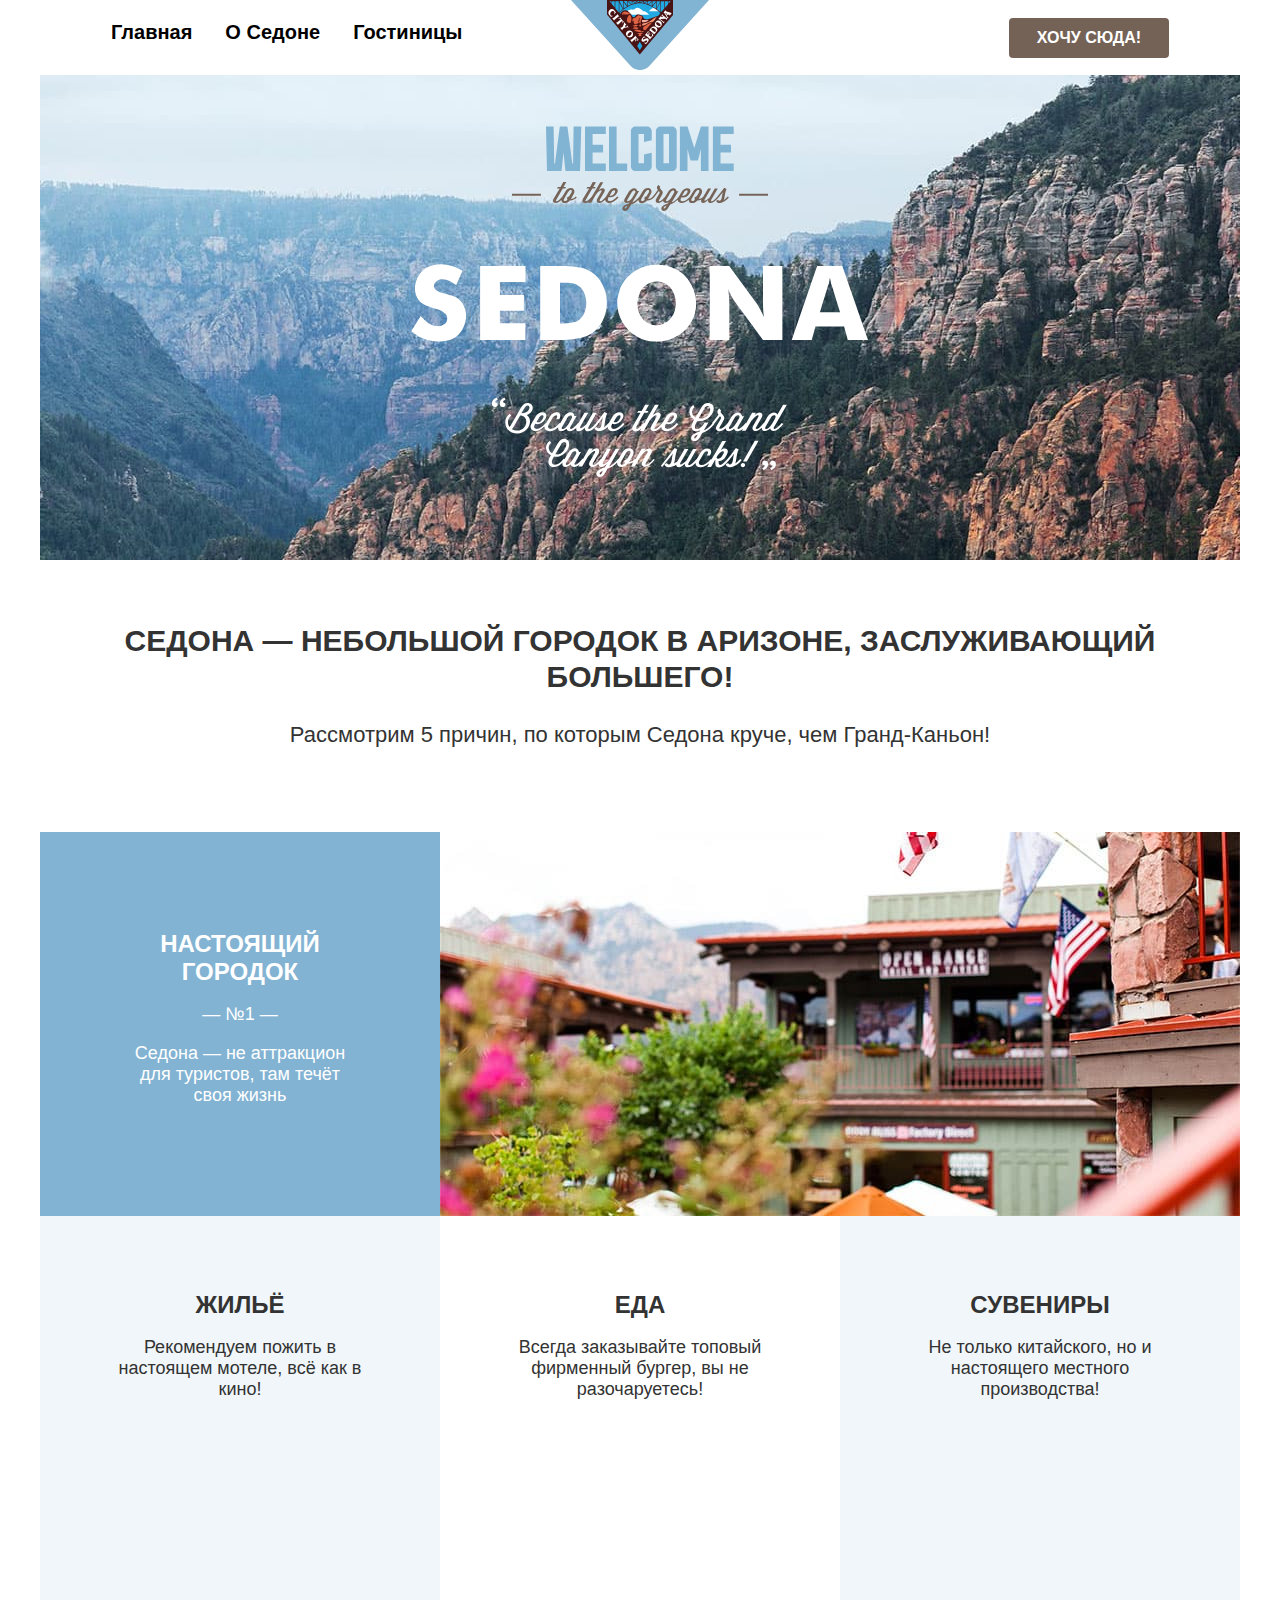
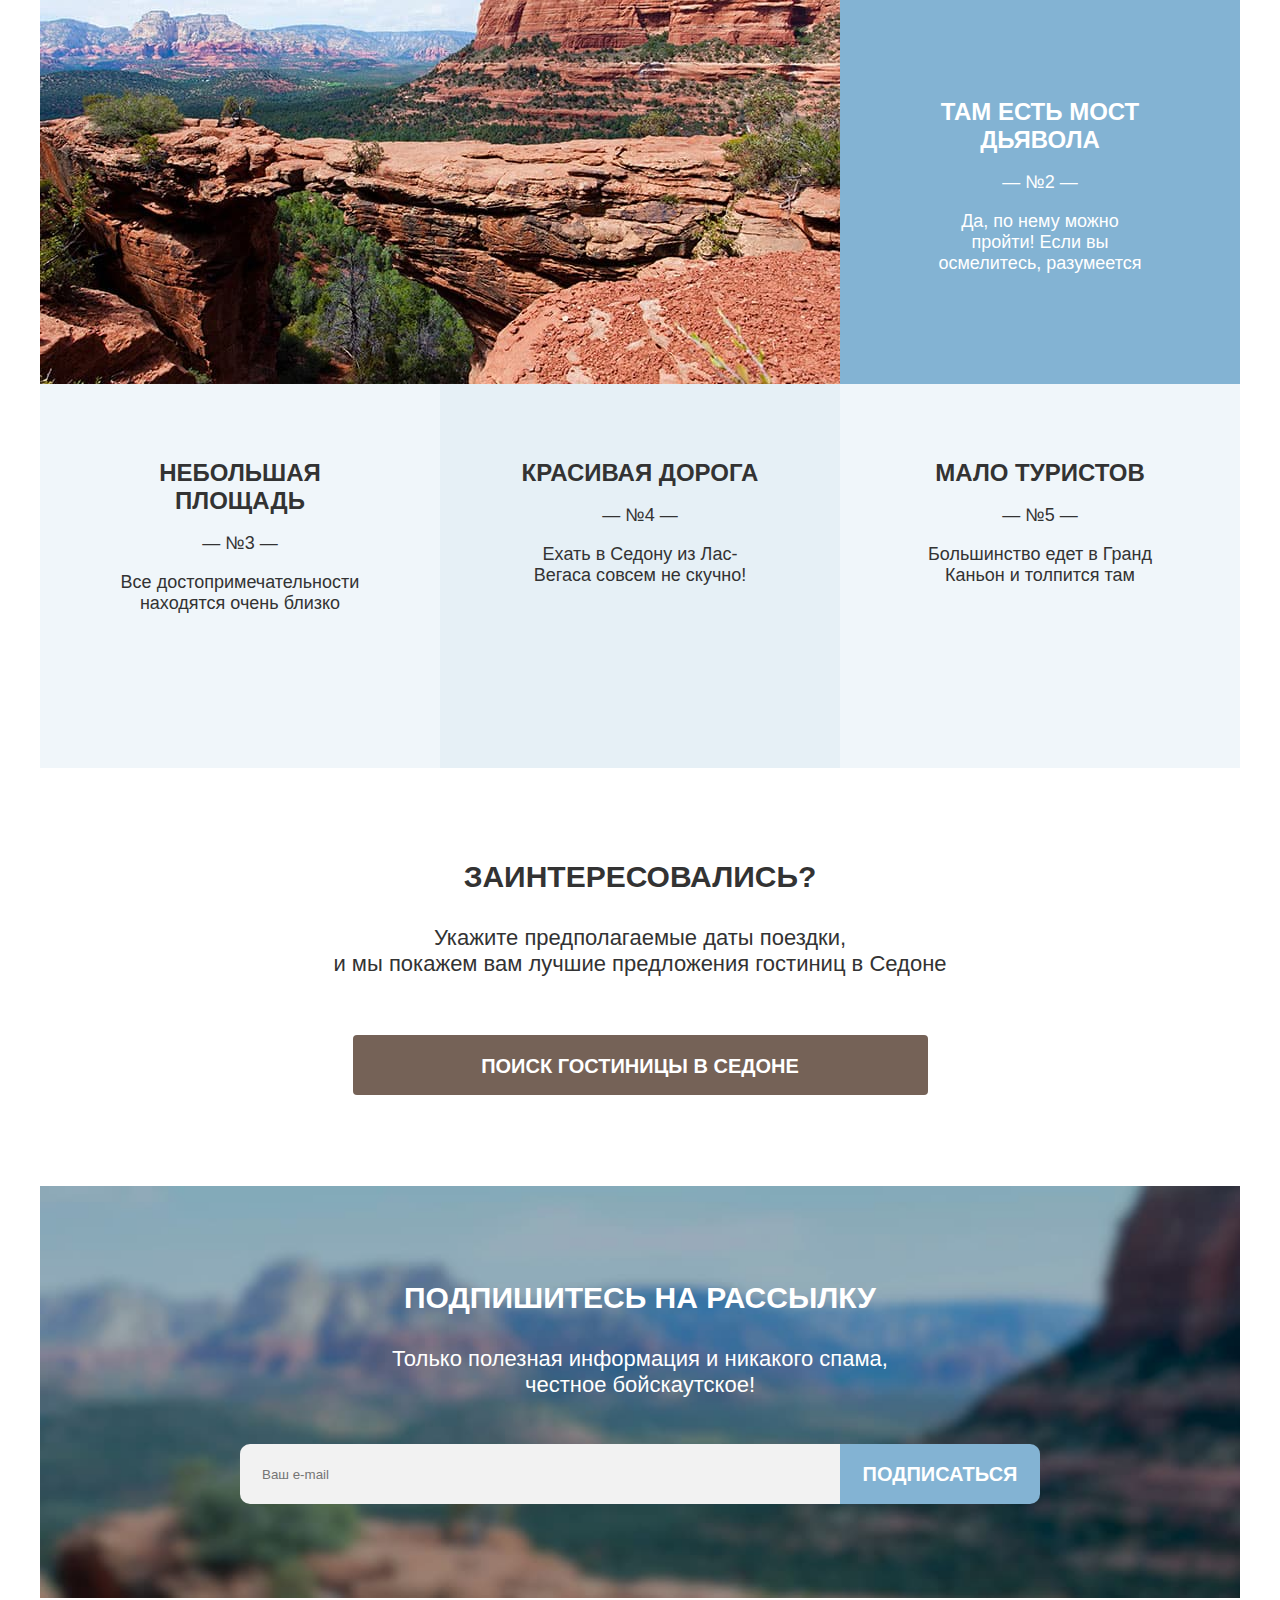
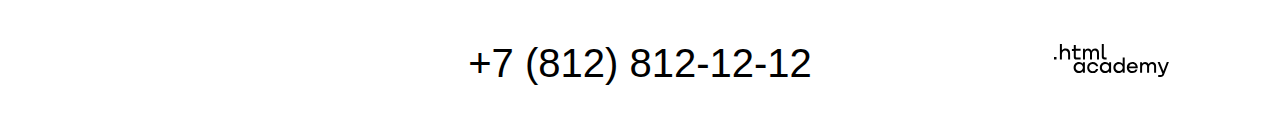
==== commit 14f87e96: "Микросетки на флексах для всех страниц" ====
--- a/index.html
+++ b/index.html
@@ -46,13 +46,13 @@
 
         <h1 class="visually-hidden">Город Седона</h1>
         <div class="first-screen">
-          <img src="img/welcome.svg" width="458" height="352" alt="Добро пожаловать в Седону.">
+          <img class="first-screen-logo" src="img/welcome.svg" width="458" height="352" alt="Добро пожаловать в великолепную Седону. Потому что Гранд Каньон отстой!">
         </div>
 
         <section class="features">
           <h2 class="visually-hidden">Преимущества отдыха в Седоне</h2>
           <b class="features-slogan">Седона — небольшой городок в Аризоне, заслуживающий большего!</b>
-          <p class="feautures-preface">Рассмотрим 5 причин, по которым Седона круче, чем гранд каньон!</p>
+          <p class="feautures-preface">Рассмотрим 5 причин, по которым Седона круче, чем Гранд-Каньон!</p>
           <ul class="features-list">
             <li class="features-item">
               <div class=features-item-photo>
@@ -111,14 +111,14 @@
         <section class="search-hotel">
           <h2 class="visually-hidden">Поиск гостиницы в Седоне.</h2>
           <p class="search-hotel-title">Заинтересовались?</p>
-          <p class="search-hotel-description">Укажите предполагаемые даты поездки, и мы покажем вам лучшие предложения гостиниц в Седоне</p>
+          <p class="search-hotel-description">Укажите предполагаемые даты поездки, <br>и мы покажем вам лучшие предложения гостиниц в Седоне</p>
           <a class="button search-hotel-button" href="catalog.html">Поиск гостиницы в Седоне</a>
         </section>
 
         <section class="subscribe">
           <h2 class="subscribe-title">Подпишитесь на рассылку</h2>
-          <p class="subscribe-description">Только полезная информация и никакого спама, честное бойскаутское!</p>
-          <form action="https://echo.htmlacademy.ru/" method="post">
+          <p class="subscribe-description">Только полезная информация и никакого спама, <br>честное бойскаутское!</p>
+          <form class="subscribe-form" action="https://echo.htmlacademy.ru/" method="post">
             <label for="subscribe-email">
               <span class="visually-hidden">Подписка на рассылку.</span>
             </label>
--- a/styles/styles.css
+++ b/styles/styles.css
@@ -30,6 +30,17 @@
   background-color: #ffffff;
 }
 
+.visually-hidden {
+  position: absolute;
+  width: 1px;
+  height: 1px;
+  margin: -1px;
+  padding: 0;
+  border: 0;
+  clip: rect(0 0 0 0);
+  overflow: hidden;
+}
+
 .button {
   font-family: inherit;
   font-size: 16px;
@@ -55,17 +66,31 @@
   display: flex;
   width: 1200px;
   margin: 0 auto;
+  padding: 0 71px;
+  box-sizing: border-box;
 }
 
 .main-nav-list {
-  list-style: none;
-  display: flex;
-  justify-content: space-around;
+  list-style-type: none;
+  display: flex;
+  flex-wrap: wrap;
+  justify-content: flex-start;
   width: 531px;
+  margin: 0;
+  padding: 0;
+}
+
+.main-nav-item {
+  margin: 0;
+  padding: 0;
 }
 
 .main-nav-link {
+  display: block;
   font-size: 20px;
+  margin-right: 33px;
+  padding-top: 19px;
+  padding-bottom: 20px;
   line-height: 26px;
   font-weight: 700;
   color: #000000;
@@ -80,10 +105,20 @@
 .navigation-user {
   display: flex;
   width: 531px;
-  justify-content: space-around;
+  justify-content: flex-end;
+  align-items: center;
+}
+
+.navigation-user .main-nav-item {
+  min-width: 18px;
+  min-height: 26px;
 }
 
 .main-nav-link.button {
+  width: 160px;
+  margin-right: 0;
+  padding-top: 9px;
+  padding-bottom: 10px;
   font-size: 16px;
   line-height: 21px;
   color: #ffffff;
@@ -96,6 +131,8 @@
 
 .first-screen {
   width: 1200px;
+  padding-top: 51px;
+  padding-bottom: 82px;
   background-color: #add8e6;
   background-image: url("../img/index-background.jpeg");
   background-repeat: no-repeat;
@@ -103,24 +140,33 @@
   text-align: center;
 }
 
+.first-screen-logo {
+  display: block;
+  margin: 0 auto;
+}
+
 .features {
+  padding-top: 63px;
   text-align: center;
 }
 
 .features-slogan {
+  width: 720px;
+  margin-bottom: 23px;
   font-size: 30px;
   line-height: 36px;
   text-transform: uppercase;
 }
 
 .feautures-preface {
+  margin-bottom: 79px;
   font-size: 22px;
   line-height: 36px;
 }
 
 .features-list,
 .arguments-list {
-  list-style: none;
+  list-style-type: none;
   display: flex;
   flex-wrap: wrap;
   width: 1200px;
@@ -138,12 +184,18 @@
 
 .features-item-text {
   width: 400px;
-  margin: auto;
+  padding: 90px;
+  padding-top: 98px;
+  box-sizing: border-box;
 }
 
 .arguments-item,
 .without-photo {
   width: 400px;
+  min-height: 384px;
+  padding: 75px;
+  padding-bottom: 77px;
+  box-sizing: border-box;
 }
 
 .features-item:first-of-type,
@@ -164,17 +216,27 @@
 
 .features-title,
 .arguments-title {
+  margin: 0;
   font-size: 24px;
   line-height: 28px;
   font-weight: 700;
   text-transform: uppercase;
 }
 
+.features-description {
+  margin: 0;
+}
+
 .search-hotel {
-  text-align: center;
+  width: 1200px;
+  padding: 91px 240px;
+  text-align: center;
+  box-sizing: border-box;
 }
 
 .search-hotel-title {
+  margin-top: 0;
+  margin-bottom: 30px;
   font-size: 30px;
   line-height: 36px;
   font-weight: 700;
@@ -182,25 +244,40 @@
 }
 
 .search-hotel-description {
+  margin-top: 0;
+  margin-bottom: 58px;
   font-size: 22px;
   line-height: 26px;
 }
 
 .search-hotel-button {
+  display: block;
+  width: 575px;
+  height: 60px;
+  margin: 0 auto;
+  padding-top: 13px;
+  padding-bottom: 17px;
+  text-align: center;
   font-size: 20px;
   line-height: 36px;
+  box-sizing: border-box;
 }
 
 .subscribe {
+  width: 1200px;
+  padding: 94px 200px;
   text-align: center;
   color: #ffffff;
   background-color: #87ceeb;
   background-image: url("../img/subscribe-background.jpeg");
   background-repeat: no-repeat;
   background-size: cover;
+  box-sizing: border-box;
 }
 
 .subscribe-title {
+  margin-top: 0;
+  margin-bottom: 30px;
   font-size: 30px;
   line-height: 36px;
   font-weight: 700;
@@ -208,11 +285,30 @@
 }
 
 .subscribe-description {
+  margin-top: 0;
+  margin-bottom: 46px;
   font-size: 22px;
   line-height: 26px;
 }
 
+.subscribe-form {
+  display: flex;
+}
+
+.subscribe-form input {
+  width: 600px;
+  height: 60px;
+  padding-left: 22px;
+  background-color: #F2F2F2;
+  border: none;
+  border-radius: 10px 0 0 10px;
+  box-sizing: border-box;
+}
+
 .subscribe-button {
+  margin: 0;
+  width: 200px;
+  height: 60px;
   font-size: 20px;
   line-height: 26px;
   background-color: #83b3d3;
@@ -225,10 +321,26 @@
   justify-content: space-between;
   align-items: center;
   margin: 0 auto;
+  padding: 71px;
+  padding-top: 40px;
+  padding-bottom: 30px;
+  box-sizing: border-box;
 }
 
 .footer-social-list {
+  display: flex;
+  flex-wrap: wrap;
   width: 240px;
+  margin: 0;
+  padding: 0;
+  list-style-type: none;
+}
+
+.footer-social-item {
+  width: 40px;
+  height: 40px;
+  margin-right: 10px;
+  margin-bottom: 10px;
 }
 
 .footer-phone {
@@ -243,33 +355,64 @@
 
 .academy-logo {
   width: 240px;
-}
+  margin-left: auto;
+  text-align: end;
+}
+
 /*Каталог*/
 
 .catalog-background {
+  width: 1200px;
   color: #ffffff;
   background-color: #87ceeb;
   background-image: url("../img/catalog-background.jpeg");
   background-repeat: no-repeat;
   background-size: cover;
+  box-sizing: border-box;
+  padding: 71px;
+  padding-top: 35px;
+  padding-bottom: 83px;
 }
 
 .inner-header-title {
+  margin-top: 0;
   font-size: 60px;
   line-height: 78px;
   font-weight: 700;
 }
 
 .breadcrumbs {
-  list-style: none;
+  display: flex;
+  margin: 0;
+  padding: 0;
+  padding-bottom: 45px;
+  list-style-type: none;
+}
+
+.breadcrumbs-item:first-child {
+  width: 12px;
+  height: 12px;
 }
 
 .breadcrumbs-link {
   font-size: 16px;
+  margin-right: 26px;
+}
+
+.filters-container {
+  display: flex;
+}
+
+.filters-group {
+  border: none;
+  margin: 0;
+  padding: 0;
 }
 
 .filters-list {
-  list-style: none;
+  list-style-type: none;
+  margin: 0;
+  padding: 0;
 }
 
 .filters-title {
@@ -294,14 +437,45 @@
   background-color: transparent;
 }
 
+.sorting-container {
+  display: flex;
+  width: 1200px;
+  padding: 71px;
+  padding-top: 44px;
+  padding-bottom: 42px;
+  box-sizing: border-box;
+}
+
 .sorting-title {
+  margin-right: 192px;
   font-size: 30px;
   line-height: 39px;
   text-transform: uppercase;
 }
 
+.sorting-type {
+  margin-right: auto;
+}
+
+.sorting-container a {
+  width: 48px;
+  height: 48px;
+  margin-right: 8px;
+}
+
+.sorting-container a:last-child {
+  margin-right: 0;
+}
+
 .hotels-list {
-  list-style: none;
+  display: flex;
+  flex-direction: column;
+  width: 1200px;
+  margin: 0;
+  margin-bottom: 61px;
+  padding: 0 72px;
+  list-style-type: none;
+  box-sizing: border-box;
 }
 
 .hotels-card-link {
@@ -333,22 +507,47 @@
 }
 
 .show-more-button {
+  display: block;
+  width: 625px;
+  height: 55px;
+  margin: 0 auto;
+  margin-bottom: 30px;
   font-size: 20px;
   line-height: 26px;
   background-color: #83b3d3;
 }
 
+.pagination-container {
+  display: flex;
+  padding: 71px;
+  padding-top: 31px;
+  padding-bottom: 89px;
+}
+
 .pagination {
-  list-style: none;
+  display: flex;
+  list-style-type: none;
+  margin: 0;
+  padding: 0;
+}
+
+.pagination-item:not(:last-child) {
+  margin-right: 8px;
 }
 
 .pagination-link {
+  display: block;
+  width: 55px;
+  height: 55px;
+  padding: 10px 20px;
   font-size: 20px;
   line-height: 26px;
   font-weight: 700;
+  text-align: center;
   color: #ffffff;
   background-color: #83b3d3;
   text-decoration: none;
+  box-sizing: border-box;
 }
 
 .pagination-link-current {
@@ -356,15 +555,25 @@
   background-color: #f2f2f2;
 }
 
+.cards-on-page {
+  margin-left: auto;
+}
+
 .cards-on-page-title {
   line-height: 23px;
 }
 
 .subscribe-catalog {
-  text-align: center;
+  width: 1200px;
+  padding: 0 200px;
+  margin-bottom: 137px;
+  text-align: center;
+  box-sizing: border-box;
 }
 
 .subscribe-catalog-title {
+  margin-top: 0;
+  margin-bottom: 30px;
   font-size: 30px;
   line-height: 36px;
   font-weight: 700;
@@ -373,6 +582,8 @@
 }
 
 .subscribe-catalog-description {
+  margin-top: 0;
+  margin-bottom: 46px;
   font-size: 22px;
   line-height: 26px;
 }
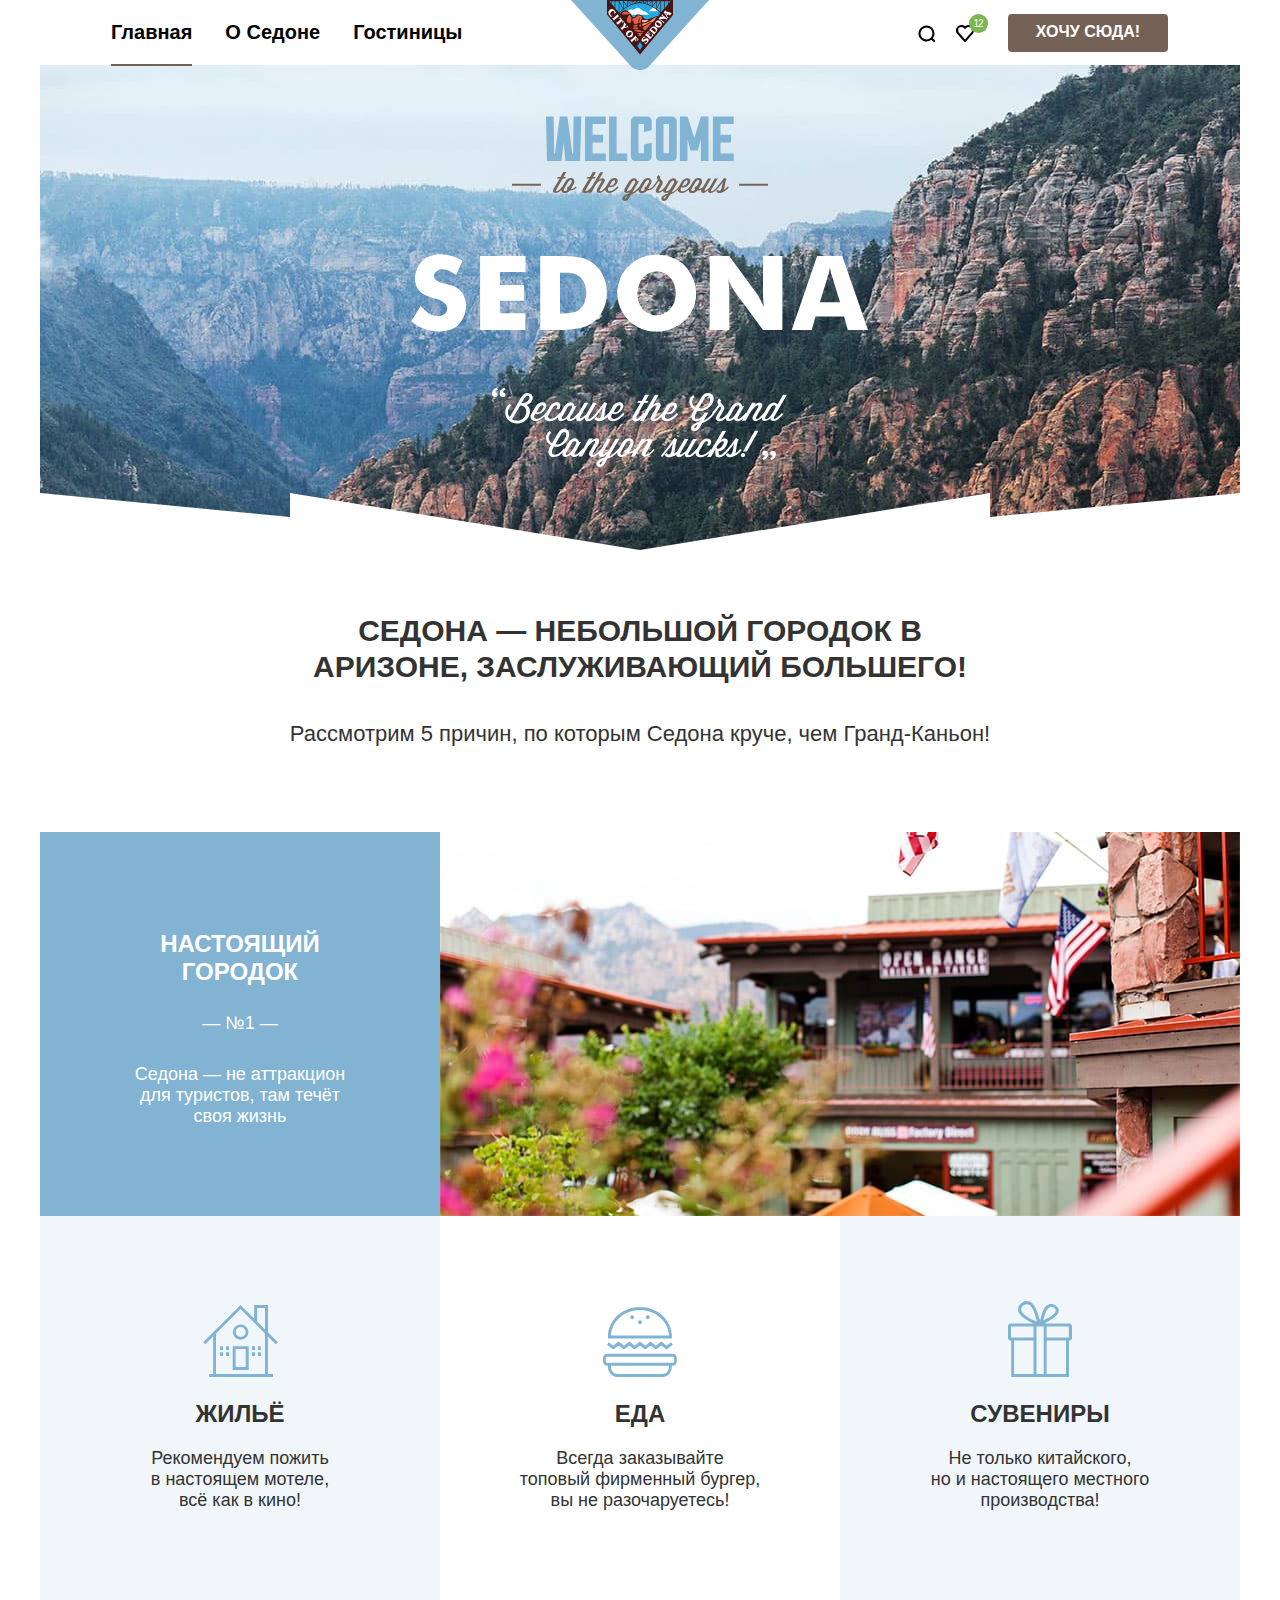
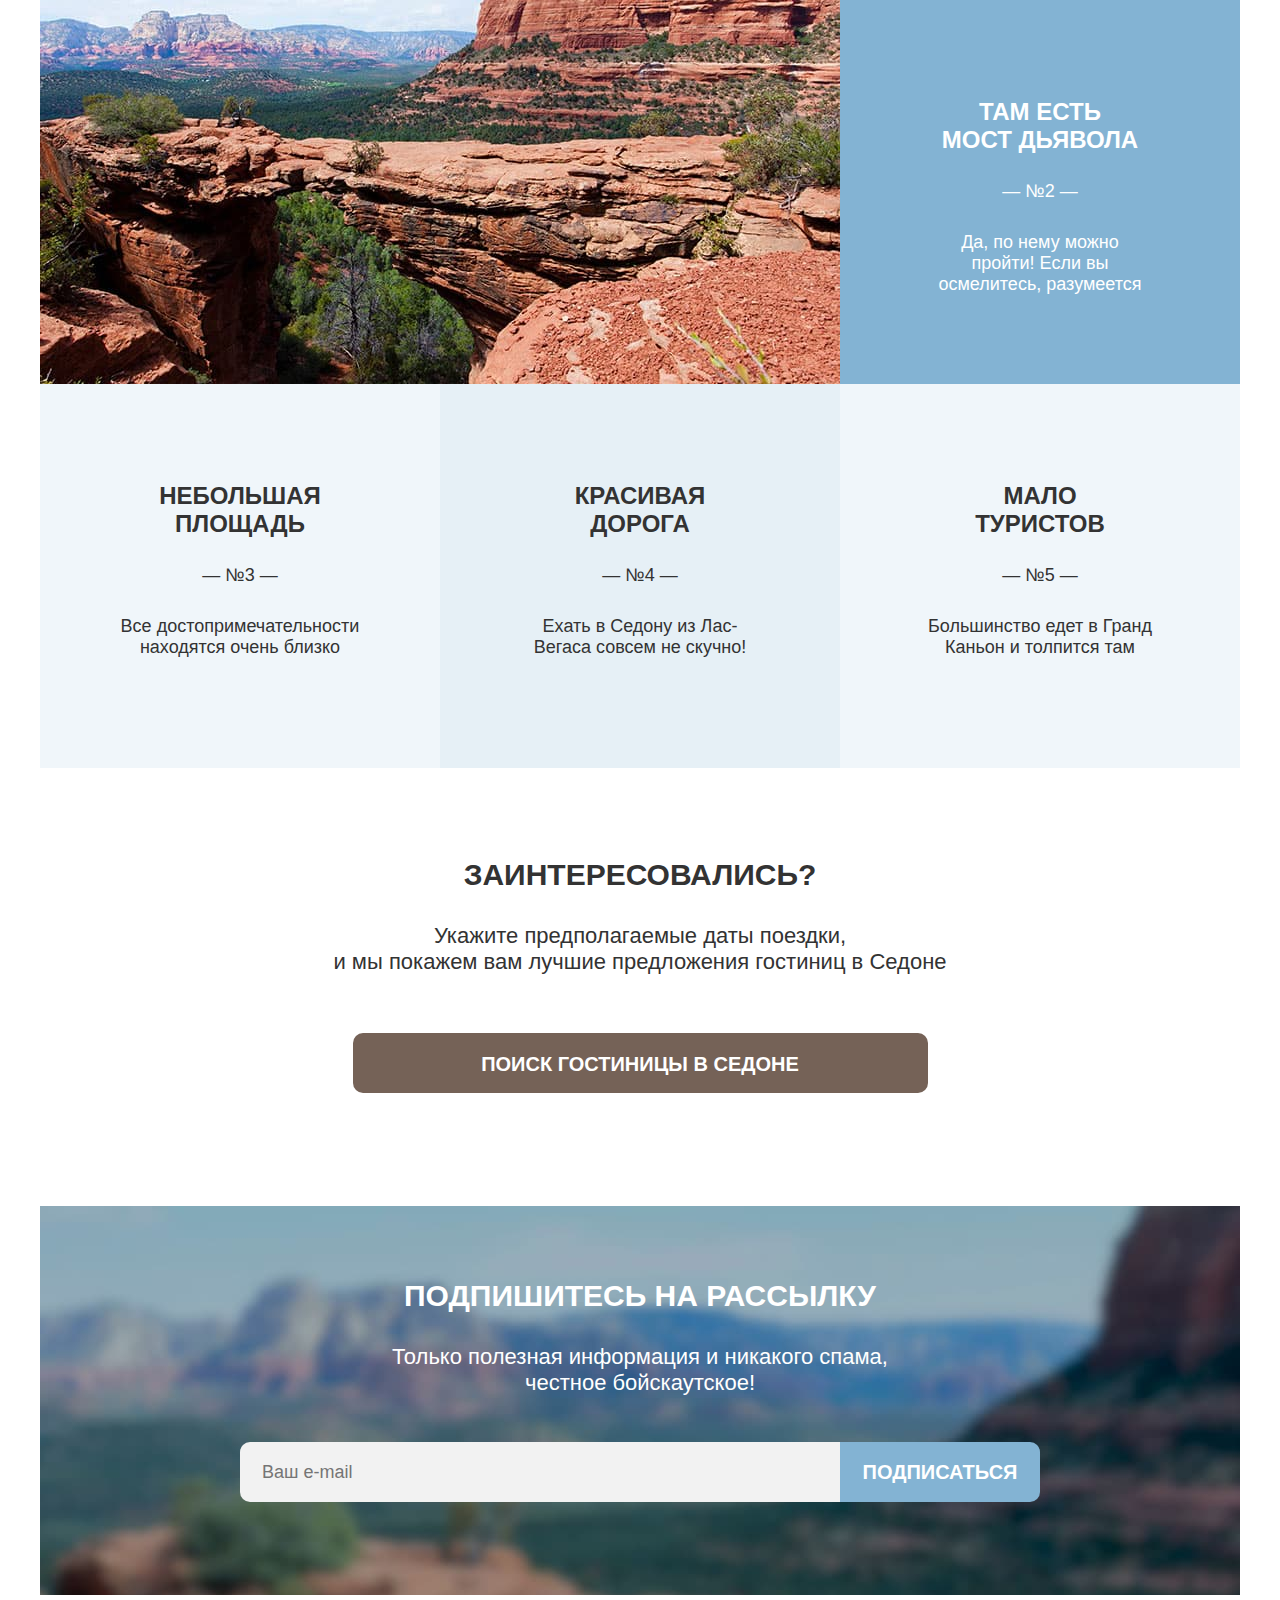
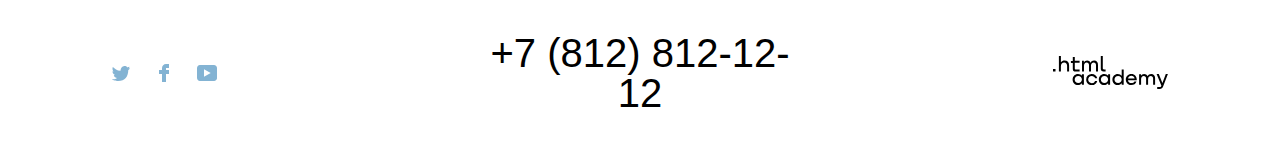
==== commit c5cabec8: "Декоративные элементы на главной странице" ====
--- a/index.html
+++ b/index.html
@@ -27,11 +27,17 @@
           <ul class="main-nav-list navigation-user">
             <li class="main-nav-item">
               <a class="main-nav-link" href="#">
+                <svg class="navigation-icon" aria-hidden="true" focusable="false" width="18" height="18" viewBox="0 0 18 18" xmlns="http://www.w3.org/2000/svg">
+                  <path d="m19.5 18-3.7-3.67c1-1.3 1.7-2.98 1.7-4.87a8 8 0 0 0-8-7.96c-4.4 0-8 3.68-8 8.06a8 8 0 0 0 12.9 6.26l3.7 3.68 1.4-1.5Zm-10-2.48a6 6 0 0 1-6-5.96 6 6 0 0 1 12 0 6 6 0 0 1-6 5.96Z"/>
+                </svg>
                 <span class="visually-hidden">Поиск</span>
               </a>
             </li>
-            <li class="main-nav-item">
+            <li class="main-nav-item favourites-icon">
               <a class="main-nav-link" href="#">
+                <svg class="navigation-icon" aria-hidden="true" focusable="false" width="18" height="17" viewBox="0 0 18 17"  xmlns="http://www.w3.org/2000/svg">
+                  <path d="M8.9 17a1 1 0 0 1-.8-.4l-7-7.9A5.4 5.4 0 0 1 5.5 0C6.8 0 8 .5 9 1.3a5.5 5.5 0 0 1 9 4.1c0 1.3-.5 2.5-1.3 3.4l-7 7.9c-.2.2-.4.3-.8.3Zm-6-9.5L9 14.4l6.2-7c.5-.5.7-1.2.7-2 0-1.8-1.5-3.3-3.3-3.3-1 0-2 .5-2.7 1.3-.3.3-.6.4-.9.4-.3 0-.6-.2-.8-.4a3.7 3.7 0 0 0-2.7-1.3 3.3 3.3 0 0 0-3.3 3.3c-.1.9.3 1.6.7 2.1-.1 0-.1 0 0 0Z"/>
+                </svg>
                 <span class="visually-hidden">Избранное</span>
               </a>
             </li>
@@ -67,23 +73,23 @@
             <li class="features-item">
               <ul class="arguments-list">
                 <li class="arguments-item">
-                  <h3 class="arguments-title">Жильё</h3>
-                  <p class="arguments-description">Рекомендуем пожить в настоящем мотеле, всё как в кино!</p>
+                  <h3 class="arguments-title arguments-house">Жильё</h3>
+                  <p class="arguments-description">Рекомендуем пожить в&nbsp;настоящем мотеле, всё&nbsp;как&nbsp;в&nbsp;кино!</p>
                 </li>
                 <li class="arguments-item">
-                  <h3 class="arguments-title">Еда</h3>
-                  <p class="arguments-description">Всегда заказывайте топовый фирменный бургер, вы не разочаруетесь!</p>
+                  <h3 class="arguments-title arguments-food">Еда</h3>
+                  <p class="arguments-description">Всегда заказывайте топовый&nbsp;фирменный бургер, вы не разочаруетесь!</p>
                 </li>
                 <li class="arguments-item">
-                  <h3 class="arguments-title">Сувениры</h3>
-                  <p class="arguments-description">Не только китайского, но и настоящего местного производства!</p>
+                  <h3 class="arguments-title arguments-gift">Сувениры</h3>
+                  <p class="arguments-description">Не только китайского, но&nbsp;и&nbsp;настоящего местного производства!</p>
                 </li>
               </ul>
             </li>
             <li class="features-item">
               <div class="features-item-photo photo-reverse">
                 <div class="features-item-text">
-                  <h3 class="features-title">Там есть мост дьявола</h3>
+                  <h3 class="features-title">Там есть <br>мост дьявола</h3>
                   <p class="features-number">— №2 —</p>
                   <p class="features-description">Да, по нему можно пройти! Если вы осмелитесь, разумеется</p>
                 </div>
@@ -96,12 +102,12 @@
               <p class="features-description">Все достопримечательности находятся очень близко</p>
             </li>
             <li class="features-item without-photo">
-              <h3 class="features-title">Красивая дорога</h3>
+              <h3 class="features-title">Красивая <br>дорога</h3>
               <p class="features-number">— №4 —</p>
               <p class="features-description">Ехать в Седону из Лас-Вегаса совсем не скучно!</p>
             </li>
             <li class="features-item without-photo">
-              <h3 class="features-title">Мало туристов</h3>
+              <h3 class="features-title">Мало <br>туристов</h3>
               <p class="features-number">— №5 —</p>
               <p class="features-description">Большинство едет в Гранд Каньон и толпится там</p>
             </li>
@@ -134,23 +140,36 @@
           <ul class="footer-social-list">
             <li class="footer-social-item">
               <a class="footer-social-link" href="https://twitter.com/htmlacademy_ru">
+                <svg class="social-icon" aria-hidden="true" focusable="false" width="18" height="15" viewBox="0 0 18 15"  xmlns="http://www.w3.org/2000/svg">
+                  <path d="M11.6.2c1.8-.5 3.2.3 3.8 1.2.7-.2 1.4-.5 2.1-.7 0 .9-.6 1.5-.9 1.8.7.1 1.4-.6 1.4-.6-.2 1-1.1 1.8-1.7 2C16.1 10.7 13 15.1 5.7 15h-.5c-.4 0-4.4-.5-5.2-1.9 2.4.2 4.1-.4 5-1.2-1-.3-2.9-.4-3.2-2.9.4.1.6.2 1.3.1C1.8 8.3.4 7.5.5 5.3c.3.3 1.1.5 1.4.5C1.1 5.6-.2 2.5.9.9c1.9 1.9 4 3.6 7.6 3.8C8.7 2.3 9.7.8 11.6.2Z"/>
+                </svg>
                 <span class="visually-hidden">Твиттер.</span>
               </a>
             </li>
             <li class="footer-social-item">
               <a class="footer-social-link" href="https://www.facebook.com/htmlacademy">
+                <svg class="social-icon" aria-hidden="true" focusable="false" width="10" height="18" viewBox="0 0 10 18"  xmlns="http://www.w3.org/2000/svg">
+                  <path d="M7 0C4.8 0 3 1.8 3 4v2H0v4h3v8h4v-8h3V6H7V4h3V0H7Z"/>
+                </svg>
                 <span class="visually-hidden">Facebook.</span>
               </a>
             </li>
             <li class="footer-social-item">
               <a class="footer-social-link" href="https://www.youtube.com/c/HTMLAcademyRUS">
+                <svg class="social-icon" aria-hidden="true" focusable="false" width="20" height="16" viewBox="0 0 20 16"  xmlns="http://www.w3.org/2000/svg">
+                  <path d="M17 0H2.9C1.2 0 0 1.5 0 3.2v9.5C0 14.5 1.2 16 2.9 16h14.3c1.5 0 2.9-1.5 2.9-3.2V3.2C19.9 1.5 18.7 0 17 0ZM7 11.8V4.2L13.7 8 7 11.8Z"/>
+                </svg>
                 <span class="visually-hidden">YouTube.</span>
               </a>
             </li>
           </ul>
-          <a class="footer-phone" href="tel:+78128121212">+7 (812) 812-12-12</a>
-          <a class="academy-logo" href="https://htmlacademy.ru/">
-            <img src="img/logo_htmlacademy.svg" width="115" height="34" alt="Логотип разработчика Html Academy.">
+          <div class="footer-phone-container">
+            <a class="footer-phone" href="tel:+78128121212">+7 (812) 812-12-12</a>
+          </div>
+          <a class="academy-logo-link" href="https://htmlacademy.ru/">
+            <svg class="academy-logo" aria-hidden="true" focusable="false" width="115" height="34" viewBox="0 0 115 34" xmlns="http://www.w3.org/2000/svg">
+              <path d="M0 12.9v2.6h2.5v-2.6H0ZM11.6 4.5c-1.6 0-2.8.7-3.6 1.7h-.1V0h-2v15.5h2v-5.3c0-2.1 1.3-3.6 3.3-3.6 1.8 0 2.9 1.4 2.9 3.2v5.7h2V9.4c.1-3-1.8-4.9-4.5-4.9ZM26.6 4.8h-4.8V1.1h-2v3.8h-1.9v2h1.9v6c0 1.7 1 2.7 2.7 2.7h4.1v-2h-3.7c-.7 0-1.1-.4-1.1-1.1V6.8h4.8v-2ZM41.1 4.6c-1.6 0-2.9.8-3.5 2.1h-.1c-.6-1.2-1.8-2.1-3.4-2.1-1.4 0-2.5.8-3.1 1.8h-.1V4.8H29v10.6h2V10c0-2 1-3.5 2.6-3.5 1.5 0 2.4 1 2.4 2.6v6.3h2V9.8c0-2.4 1.4-3.3 2.6-3.3 1.5 0 2.4 1 2.4 2.6v6.3h2V8.9c.1-2.5-1.4-4.3-3.9-4.3ZM47.8 12.7c0 1.7 1 2.7 2.8 2.7h2v-2h-1.7c-.7 0-1.1-.4-1.1-1.1V0h-2v12.7ZM28.9 19.7c-.9-1.1-2.2-1.8-3.9-1.8-3.1 0-5.4 2.3-5.4 5.6s2.3 5.6 5.4 5.6c1.8 0 3-.8 3.8-1.9h.1v1.6h2V18.2h-2v1.5Zm-3.6 7.4c-2.2 0-3.6-1.6-3.6-3.6s1.4-3.6 3.6-3.6 3.6 1.6 3.6 3.6c0 1.9-1.4 3.6-3.6 3.6ZM44.2 22c-.5-2.4-2.6-4.1-5.4-4.1a5.4 5.4 0 0 0-5.6 5.6c0 3.1 2.2 5.6 5.6 5.6 2.8 0 4.9-1.8 5.4-4.2h-2.1a3.4 3.4 0 0 1-3.3 2.3c-2.2 0-3.6-1.6-3.6-3.6s1.4-3.6 3.6-3.6c1.6 0 2.8 1 3.3 2.2h2.1V22ZM55.1 19.7c-.9-1.1-2.2-1.8-3.9-1.8-3.1 0-5.4 2.3-5.4 5.6s2.3 5.6 5.4 5.6c1.8 0 3-.8 3.8-1.9h.1v1.6h2V18.2h-2v1.5Zm-3.6 7.4c-2.2 0-3.6-1.6-3.6-3.6s1.4-3.6 3.6-3.6 3.6 1.6 3.6 3.6c0 1.9-1.5 3.6-3.6 3.6ZM68.7 19.8c-.9-1.1-2.2-1.9-3.9-1.9-3.1 0-5.4 2.3-5.4 5.6s2.2 5.6 5.4 5.6c1.7 0 3-.8 3.8-1.8h.1v1.5h2V13.4h-2v6.4Zm-3.6 7.3c-2.2 0-3.6-1.6-3.6-3.6s1.4-3.6 3.6-3.6 3.6 1.6 3.6 3.6c-.1 2-1.5 3.6-3.6 3.6ZM78.3 17.9c-3.3 0-5.5 2.5-5.5 5.6 0 3 2.1 5.6 5.5 5.6 2.5 0 4.5-1.3 5.2-3.6h-2.1c-.5 1-1.6 1.6-3 1.6-1.9 0-3.3-1.3-3.4-2.9h8.8c.2-3.6-2-6.3-5.5-6.3Zm0 1.9c1.7 0 3 1 3.3 2.6h-6.5c.3-1.5 1.5-2.6 3.2-2.6ZM98.2 17.9c-1.6 0-2.9.8-3.6 2h-.1c-.6-1.2-1.8-2-3.4-2-1.4 0-2.5.7-3.1 1.8v-1.5h-1.9v10.6h2v-5.4c0-2 1-3.4 2.6-3.5 1.5 0 2.4 1 2.4 2.6v6.3h2v-5.6c0-2.4 1.4-3.3 2.6-3.3 1.5 0 2.4 1 2.4 2.6v6.3h2v-6.5c.1-2.6-1.4-4.4-3.9-4.4ZM109.4 27l-3.6-8.9h-2.2l4.8 11.6c-.3.9-.7 1.2-1.7 1.2h-2.5v2h2.5c1.8 0 2.8-.8 3.5-2.6l4.7-12.2h-2.1l-3.4 8.9Z"/>
+            </svg>
           </a>
         </div>
       </footer>
--- a/styles/styles.css
+++ b/styles/styles.css
@@ -14,13 +14,17 @@
   font-display: swap;
 }
 
+*,
+*::before,
+*::after {
+  box-sizing: border-box;
+}
+
 html {
   height: 100%;
 }
 
 body {
-  display: flex;
-  flex-direction: column;
   min-height: 100%;
   margin: 0;
   font-family: "PT Sans", "Arial", sans-serif;
@@ -42,9 +46,10 @@
 }
 
 .button {
-  font-family: inherit;
+  display:inline-block;
+  font: inherit;
   font-size: 16px;
-  line-height: 21px;
+  line-height: 18px;
   font-weight: 700;
   text-align: center;
   color: #ffffff;
@@ -53,6 +58,7 @@
   text-transform: uppercase;
   border: none;
   border-radius: 4px;
+  cursor: pointer;
 }
 
 .page-container {
@@ -62,12 +68,23 @@
   margin: 0 auto;
 }
 
+.page-header {
+  /* position: relative; */
+  margin-bottom: -5px;
+
+}
+
 .main-nav {
+  position: relative;
   display: flex;
   width: 1200px;
   margin: 0 auto;
   padding: 0 71px;
-  box-sizing: border-box;
+  padding-left: 59px;
+}
+
+.main-nav img {
+  display: block;
 }
 
 .main-nav-list {
@@ -75,54 +92,166 @@
   display: flex;
   flex-wrap: wrap;
   justify-content: flex-start;
-  width: 531px;
+  width: 472px;
   margin: 0;
   padding: 0;
 }
 
 .main-nav-item {
-  margin: 0;
-  padding: 0;
+  display: block;
+  margin: 13px 9px 14px 0;
 }
 
 .main-nav-link {
+  position: relative;
   display: block;
   font-size: 20px;
-  margin-right: 33px;
-  padding-top: 19px;
-  padding-bottom: 20px;
+  margin: 0;
+  padding: 3px 9px;
   line-height: 26px;
   font-weight: 700;
   color: #000000;
   background-color: #ffffff;
   text-decoration: none;
+  border: 3px solid transparent;
+  border-radius: 10px;
+}
+
+.main-nav-link-current::after {
+  content: "";
+  position: absolute;
+  right: 9px;
+  top: 48px;
+  left: 9px;
+  height: 2px;
+  background-color: #756257;
+  z-index: 1;
+}
+
+.main-nav-link:hover {
+  color: #756257;
+}
+
+.main-nav-link:focus-visible {
+  color: #756257;
+  border-color: #83B3D3;
+  outline: none;
+}
+
+.main-nav-link:active {
+  color: rgba(117, 98, 87, 0.3);
+  border-color: transparent;
 }
 
 .logo {
   margin: 0 auto;
-}
+  padding: 0;
+  line-height: 0;
+  z-index: 1 ;
+}
+
+/* .logo {
+  position: absolute;
+  top: 50%;
+  left: 50%;
+  transform: translate(-50%, -50%);
+} */
 
 .navigation-user {
   display: flex;
-  width: 531px;
+  width: 460px;
   justify-content: flex-end;
-  align-items: center;
 }
 
 .navigation-user .main-nav-item {
-  min-width: 18px;
-  min-height: 26px;
+  margin-top: 14px;
+  margin-right: 1px;
+  margin-bottom: 14px;
+}
+
+.navigation-user .main-nav-link {
+  position: relative;
+  min-width: 38px;
+  min-height: 38px;
+  padding: 7px;
+}
+
+.navigation-icon {
+  position: absolute;
+  top: 0;
+  right: 0;
+  bottom: 0;
+  left: 0;
+  margin: auto;
+}
+
+.main-nav-link:hover .navigation-icon {
+  fill: #756257;
+}
+
+.main-nav-link:focus .navigation-icon {
+  fill: #756257;
+}
+
+.main-nav-link:active .navigation-icon {
+  fill: rgba(117, 98, 87, 0.3);
+}
+
+/* .favourites-icon: {
+  position: relative;
+} */
+
+.favourites-icon::after {
+  position: absolute;
+  content: "12";
+  top: 14px;
+  right: 252px;
+  width: 19px;
+  height: 19px;
+  padding: 3px 5px 3px 4px;
+  text-align: center;
+  vertical-align: middle;
+  font-size: 10px;
+  line-height: 13px;
+  letter-spacing: -0.1em;
+  color: #ffffff;
+  background-color: #7DB54F;
+  border-radius: 50%;
+  z-index: 2;
+}
+
+.favourites-icon:active::after {
+  color: rgba(255, 255, 255, 0.3);
 }
 
 .main-nav-link.button {
   width: 160px;
   margin-right: 0;
+  margin-left: 23px;
   padding-top: 9px;
   padding-bottom: 10px;
   font-size: 16px;
-  line-height: 21px;
+  line-height: 18px;
   color: #ffffff;
   background-color: #756257;
+  border: none;
+  border-radius: 4px;
+}
+
+.main-nav-link.button:hover {
+  background-color: #615048;
+}
+
+.main-nav-link.button:focus-visible {
+  background-color: #615048;
+  outline: 3px solid #83B3D3;
+  outline-offset: 0px;
+}
+
+.main-nav-link.button:active {
+  color: rgba(255, 255, 255, 0.3);
+  background-color: #615048;
+  outline: none;
 }
 
 .main-container {
@@ -130,7 +259,7 @@
 }
 
 .first-screen {
-  width: 1200px;
+position: relative;
   padding-top: 51px;
   padding-bottom: 82px;
   background-color: #add8e6;
@@ -140,6 +269,18 @@
   text-align: center;
 }
 
+.first-screen::after {
+  content:"";
+  position: absolute;
+  width: 1200px;
+  height: 57px;
+  top: 428px;
+  left: 0;
+  background-image: url("../img/divider.svg");
+  background-repeat: no-repeat;
+  background-size: 1200px 57px;
+}
+
 .first-screen-logo {
   display: block;
   margin: 0 auto;
@@ -151,15 +292,17 @@
 }
 
 .features-slogan {
+  display: block;
   width: 720px;
-  margin-bottom: 23px;
+  margin: 0 auto 31px auto;
   font-size: 30px;
   line-height: 36px;
   text-transform: uppercase;
 }
 
 .feautures-preface {
-  margin-bottom: 79px;
+  margin-top: 0;
+  margin-bottom: 80px;
   font-size: 22px;
   line-height: 36px;
 }
@@ -169,9 +312,12 @@
   list-style-type: none;
   display: flex;
   flex-wrap: wrap;
-  width: 1200px;
   margin: 0;
   padding: 0;
+}
+
+.features-list img {
+  display: block;
 }
 
 .features-item-photo {
@@ -186,16 +332,23 @@
   width: 400px;
   padding: 90px;
   padding-top: 98px;
-  box-sizing: border-box;
-}
-
-.arguments-item,
+  padding-bottom: 77px;
+}
+
 .without-photo {
   width: 400px;
   min-height: 384px;
   padding: 75px;
+  padding-top: 98px;
   padding-bottom: 77px;
-  box-sizing: border-box;
+}
+
+.arguments-item {
+  width: 400px;
+  min-height: 384px;
+  padding: 75px;
+  padding-top: 184px;
+  padding-bottom: 79px;
 }
 
 .features-item:first-of-type,
@@ -223,15 +376,69 @@
   text-transform: uppercase;
 }
 
-.features-description {
-  margin: 0;
+.features-title {
+  margin-bottom: 27px;
+}
+
+.features-description,
+.arguments-description,
+.features-number {
+  margin: 0;
+}
+
+.features-number {
+  margin-bottom: 30px;
+}
+
+.arguments-title {
+  position: relative;
+  margin-bottom: 20px;
+}
+
+.arguments-house::before {
+  content: "";
+  position: absolute;
+  top: -95px;
+  left: 50%;
+  width: 75px;
+  height: 72px;
+  margin-left: -37px;
+  background-image: url("../img/icon-house.svg");
+  background-repeat: no-repeat;
+  background-size: 75px 72px;
+}
+
+.arguments-food::before {
+  content: "";
+  position: absolute;
+  top: -93px;
+  left: 50%;
+  width: 74px;
+  height: 70px;
+  margin-left: -37px;
+  background-image: url("../img/icon-food.svg");
+  background-repeat: no-repeat;
+  background-size: 74px 70px;
+}
+
+.arguments-gift::before {
+  content: "";
+  position: absolute;
+  top: -99px;
+  left: 50%;
+  width: 64px;
+  height: 76px;
+  margin-left: -32px;
+  background-image: url("../img/icon-gift.svg");
+  background-repeat: no-repeat;
+  background-size: 64px 76px;
 }
 
 .search-hotel {
-  width: 1200px;
-  padding: 91px 240px;
+  padding: 240px;
+  padding-top: 89px;
+  padding-bottom: 113px;
   text-align: center;
-  box-sizing: border-box;
 }
 
 .search-hotel-title {
@@ -251,7 +458,6 @@
 }
 
 .search-hotel-button {
-  display: block;
   width: 575px;
   height: 60px;
   margin: 0 auto;
@@ -260,19 +466,35 @@
   text-align: center;
   font-size: 20px;
   line-height: 36px;
-  box-sizing: border-box;
+  border-radius: 10px;
+}
+
+.search-hotel-button:hover {
+  background-color: #615048;
+}
+
+.search-hotel-button:focus-visible {
+  background-color: #615048;
+  outline: 3px solid #83B3D3;
+  outline-offset: 0;
+}
+
+.search-hotel-button:active {
+  color: rgba(255, 255, 255, 0.3);
+  background-color: #615048;
+  outline: none;
 }
 
 .subscribe {
-  width: 1200px;
-  padding: 94px 200px;
+  padding: 200px;
+  padding-top: 72px;
+  padding-bottom: 93px;
   text-align: center;
   color: #ffffff;
   background-color: #87ceeb;
   background-image: url("../img/subscribe-background.jpeg");
   background-repeat: no-repeat;
   background-size: cover;
-  box-sizing: border-box;
 }
 
 .subscribe-title {
@@ -299,11 +521,21 @@
   width: 600px;
   height: 60px;
   padding-left: 22px;
-  background-color: #F2F2F2;
+  font: inherit;
+  background-color: #f2f2f2;
   border: none;
   border-radius: 10px 0 0 10px;
-  box-sizing: border-box;
-}
+}
+
+.subscribe-form input:hover {
+background-color: #E5E5E5;
+}
+
+.subscribe-form input:focus-visible {
+  background-color: #E5E5E5;
+  outline: 3px solid #83B3D3;
+  }
+
 
 .subscribe-button {
   margin: 0;
@@ -315,22 +547,38 @@
   border-radius: 0 10px 10px 0;
 }
 
+.subscribe-button:hover {
+  background-color: #68A2CA;
+}
+
+.subscribe-button:focus-visible {
+  background-color: #68A2CA;
+  border: none;
+  outline: 3px solid #756257;
+  outline-offset: 0;
+}
+
+.subscribe-button:active {
+  color:rgba(255, 255, 255, 0.3);
+  background-color: #68A2CA;
+}
+
 .page-footer-container {
   display: flex;
   width: 1200px;
   justify-content: space-between;
   align-items: center;
   margin: 0 auto;
-  padding: 71px;
-  padding-top: 40px;
-  padding-bottom: 30px;
-  box-sizing: border-box;
+  padding-left: 61px;
+  padding-right: 50px;
+  padding-top: 23px;
+  padding-bottom: 25px;
 }
 
 .footer-social-list {
   display: flex;
   flex-wrap: wrap;
-  width: 240px;
+  width: 179px;
   margin: 0;
   padding: 0;
   list-style-type: none;
@@ -339,43 +587,125 @@
 .footer-social-item {
   width: 40px;
   height: 40px;
-  margin-right: 10px;
-  margin-bottom: 10px;
+  margin-right: 3px;
+}
+
+.footer-social-link {
+  position: relative;
+  display: block;
+  min-width: 40px;
+  min-height: 40px;
+  background-repeat: no-repeat;
+  background-position: center;
+  border: 3px solid transparent;
+  border-radius: 10px;
+}
+
+.footer-social-link:hover .social-icon,
+.footer-social-link:focus-visible .social-icon {
+  fill: #68A2CA;
+}
+
+.footer-social-link:focus-visible {
+  border-color: #83B3D3;
+  outline: none;
+}
+
+.footer-social-link:active .social-icon {
+  fill: rgba(131, 179, 211, 0.3);
+}
+
+.social-icon {
+  position: absolute;
+  top: 0;
+  right: 0;
+  bottom: 0;
+  left: 0;
+  margin: auto;
+  fill: #83B3D3;
+}
+
+.footer-phone-container {
+  width: 720px;
 }
 
 .footer-phone {
-  width: 720px;
+  display: block;
+  width: 361px;
+  padding: 12px;
+  margin: auto;
   font-size: 40px;
   line-height: 40px;
   text-align: center;
+  vertical-align: top;
   color: #000000;
   text-decoration: none;
   text-transform: uppercase;
+  border: 3px solid transparent;
+  border-radius: 10px;
+}
+
+.footer-phone:hover {
+  color: #756257;
+}
+
+.footer-phone:focus-visible {
+  color: #756257;
+  border-color: #83B3D3;
+  outline: none;
+}
+
+.footer-phone:active {
+  color: rgba(117, 98, 87, 0.3);
+}
+
+.academy-logo-link {
+  position: relative;
+  display: block;
+  width: 160px;
+  height: 70px;
+  margin-left: auto;
+  border: 3px solid transparent;
+  border-radius: 10px;
+}
+
+.academy-logo-link:hover .academy-logo,
+.academy-logo-link:focus-visible .academy-logo {
+  fill: #756257;
+}
+
+.academy-logo-link:focus-visible {
+  border-color: #83B3D3;
+  outline: none;
+}
+
+.academy-logo-link:active .academy-logo {
+  fill: rgba(117, 98, 87, 0.3);
 }
 
 .academy-logo {
-  width: 240px;
-  margin-left: auto;
-  text-align: end;
+  position: absolute;
+  top: 0;
+  right: 0;
+  bottom: 0;
+  left: 0;
+  margin: auto;
 }
 
 /*Каталог*/
 
 .catalog-background {
-  width: 1200px;
   color: #ffffff;
   background-color: #87ceeb;
   background-image: url("../img/catalog-background.jpeg");
   background-repeat: no-repeat;
   background-size: cover;
-  box-sizing: border-box;
-  padding: 71px;
+}
+
+.inner-header-title {
+  margin: 0;
   padding-top: 35px;
-  padding-bottom: 83px;
-}
-
-.inner-header-title {
-  margin-top: 0;
+  padding-left: 71px;
   font-size: 60px;
   line-height: 78px;
   font-weight: 700;
@@ -384,8 +714,7 @@
 .breadcrumbs {
   display: flex;
   margin: 0;
-  padding: 0;
-  padding-bottom: 45px;
+  padding: 0 71px;
   list-style-type: none;
 }
 
@@ -397,6 +726,13 @@
 .breadcrumbs-link {
   font-size: 16px;
   margin-right: 26px;
+  padding: 3px 8px;
+}
+
+.filters-hotels {
+  padding: 71px;
+  padding-top: 45px;
+  padding-bottom: 83px;
 }
 
 .filters-container {
@@ -409,6 +745,16 @@
   padding: 0;
 }
 
+.infrastructure {
+  margin: 0;
+  margin-right: 67px;
+}
+
+.housing {
+  margin: 0;
+  margin-right: 167px;
+}
+
 .filters-list {
   list-style-type: none;
   margin: 0;
@@ -416,16 +762,28 @@
 }
 
 .filters-title {
+  margin: 0;
+  margin-bottom: 30px;
+  padding: 0;
   font-size: 20px;
   line-height: 26px;
   font-weight: 700;
 }
 
 .filters-item {
+  margin-bottom: 13px;
   line-height: 23px;
 }
 
+.filters-item:last-child {
+  margin-bottom: 0;
+}
+
 .button-submit {
+  width: 160px;
+  padding-top: 14px;
+  padding-bottom: 13px;
+  line-height: 21px;
   background-color: #83b3d3;
 }
 
@@ -437,13 +795,146 @@
   background-color: transparent;
 }
 
+.hotels-list {
+  display: flex;
+  flex-direction: column;
+  margin: 0;
+  margin-bottom: 61px;
+  padding: 0 72px;
+  list-style-type: none;
+}
+
+.hotels-list .button {
+  padding-top: 9px;
+  padding-bottom: 10px;
+}
+
+.hotels-card {
+  display: grid;
+  grid-template-columns: 180px 36px 159px 160px 361px 160px;
+  grid-template-rows: 31px min-content 37px;
+  padding-top: 28px;
+  padding-bottom: 30px;
+}
+
+.hotels-card-link-image {
+  grid-column: 1 / 2;
+  grid-row: 1 / 4;
+  margin: 0;
+  padding: 0;
+}
+
+.hotels-card-image {
+  display: block;
+}
+
+.hotels-card-link {
+  display: block;
+  grid-column: 3 / 6;
+  grid-row: 1 / 2;
+  margin: 0;
+  text-decoration: none;
+}
+
+.hotels-card-title {
+  margin: 0;
+  font-size: 24px;
+  line-height: 31px;
+  color: #000000;
+}
+
+.hotels-card-type {
+  grid-column: 3 / 4;
+  line-height: 23px;
+}
+
+.hotels-card-prise {
+  line-height: 23px;
+}
+
+.hotels-card-buttons {
+  display: flex;
+  grid-column: 3 / 5;
+  grid-row: 3 / 4;
+  width: 319px;
+  margin: 0;
+  justify-content: space-between;
+}
+
+.hotels-card-button {
+  width: 151px;
+}
+
+.hotels-card-favourites {
+  width: 160px;
+  background-color: #83b3d3;
+}
+
+.hotels-stars-raiting {
+  display: block;
+  grid-column: 6 / 7;
+  grid-row: 1 /2 ;
+  justify-self: center;
+  height: 23px;
+  margin: 0;
+  background-image: url("../img/star.svg");
+  background-repeat: space;
+  background-position: 6px bottom;
+}
+
+.stars-two {
+  margin: 0;
+  width: 43px;
+}
+
+.stars-three {
+  margin: 0;
+  width: 68px;
+}
+
+.stars-four {
+  margin: 0;
+  width: 89px;
+}
+
+.hotels-card-raiting {
+  display: block;
+  grid-column: 6 / 7;
+  grid-row: 3 / 4;
+  justify-self: end;
+  width: 160px;
+  margin: 0;
+  padding-top: 9px;
+  padding-bottom: 10px;
+  text-align: center;
+  font-size: 16px;
+  text-transform: uppercase;
+  background-color: #F2F2F2;
+  border-radius: 4px;
+}
+
+.hotels-card-favourites-add {
+  width: 160px;
+  background-color: #7db54f;
+}
+
+.show-more-button {
+  display: block;
+  width: 625px;
+  height: 55px;
+  padding: 0;
+  margin: 0 auto;
+  margin-bottom: 30px;
+  font-size: 20px;
+  line-height: 26px;
+  background-color: #83b3d3;
+}
+
 .sorting-container {
   display: flex;
-  width: 1200px;
   padding: 71px;
   padding-top: 44px;
   padding-bottom: 42px;
-  box-sizing: border-box;
 }
 
 .sorting-title {
@@ -457,6 +948,10 @@
   margin-right: auto;
 }
 
+.select-control {
+  font: inherit;
+}
+
 .sorting-container a {
   width: 48px;
   height: 48px;
@@ -467,54 +962,10 @@
   margin-right: 0;
 }
 
-.hotels-list {
-  display: flex;
-  flex-direction: column;
-  width: 1200px;
-  margin: 0;
-  margin-bottom: 61px;
-  padding: 0 72px;
-  list-style-type: none;
-  box-sizing: border-box;
-}
-
-.hotels-card-link {
-  text-decoration: none;
-}
-
-.hotels-card-title {
-  font-size: 24px;
-  line-height: 31px;
-  color: #000000;
-}
-
-.hotels-card-type,
-.hotels-card-prise {
-  line-height: 23px;
-}
-
-.hotels-card-favourites {
-  background-color: #83b3d3;
-}
-
-.hotels-card-raiting {
-  font-size: 16px;
-  text-transform: uppercase;
-}
-
-.hotels-card-favourites-add {
-  background-color: #7db54f;
-}
-
-.show-more-button {
-  display: block;
-  width: 625px;
-  height: 55px;
-  margin: 0 auto;
-  margin-bottom: 30px;
-  font-size: 20px;
-  line-height: 26px;
-  background-color: #83b3d3;
+.button-title {
+background-image: url("../img/mode-title.svg");
+background-repeat: no-repeat;
+background-position: center;
 }
 
 .pagination-container {
@@ -531,23 +982,29 @@
   padding: 0;
 }
 
+.pagination-item {
+  display: flex;
+  justify-content: center;
+  align-items: center;
+  min-width: 55px;
+  height: 55px;
+  padding: 5px;
+  background-color: #83b3d3;
+}
+
 .pagination-item:not(:last-child) {
   margin-right: 8px;
 }
 
 .pagination-link {
   display: block;
-  width: 55px;
-  height: 55px;
-  padding: 10px 20px;
+  padding: 10px 10px;
   font-size: 20px;
   line-height: 26px;
   font-weight: 700;
-  text-align: center;
   color: #ffffff;
   background-color: #83b3d3;
   text-decoration: none;
-  box-sizing: border-box;
 }
 
 .pagination-link-current {
@@ -564,11 +1021,9 @@
 }
 
 .subscribe-catalog {
-  width: 1200px;
   padding: 0 200px;
   margin-bottom: 137px;
   text-align: center;
-  box-sizing: border-box;
 }
 
 .subscribe-catalog-title {
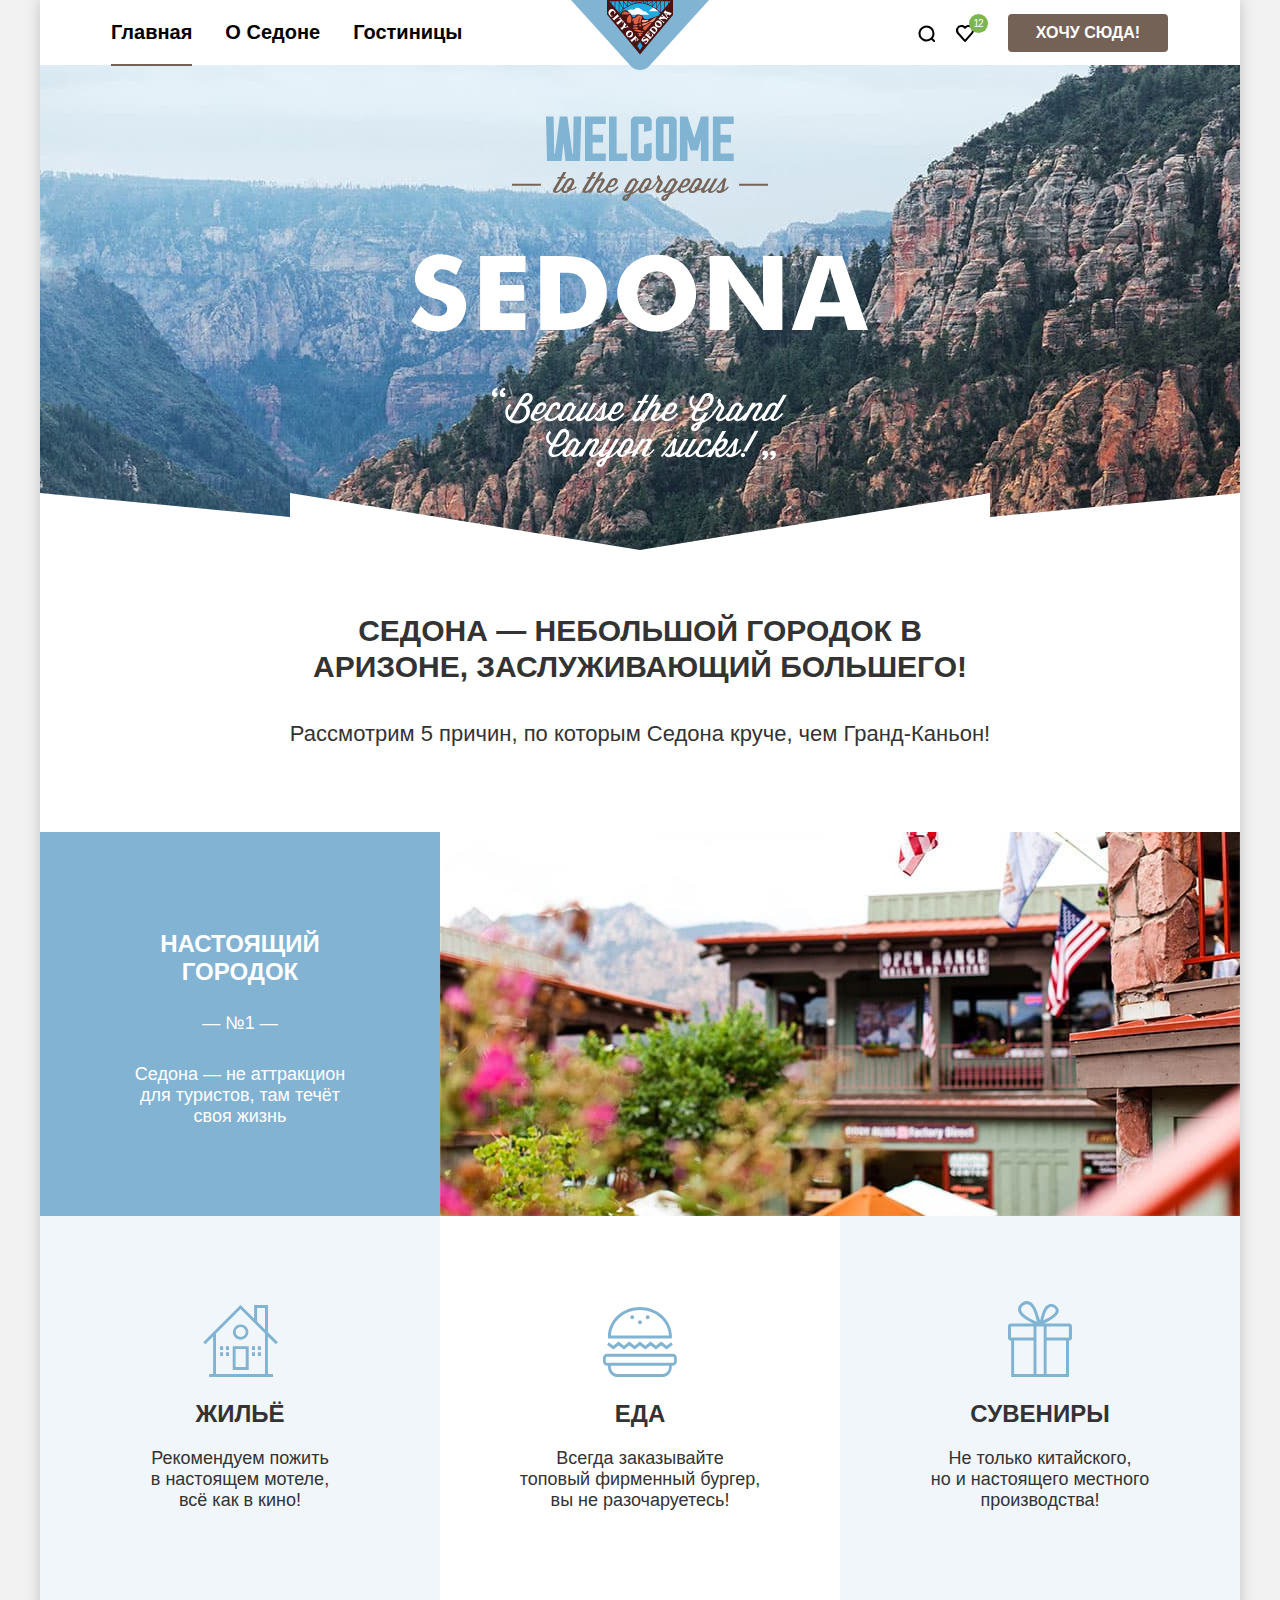
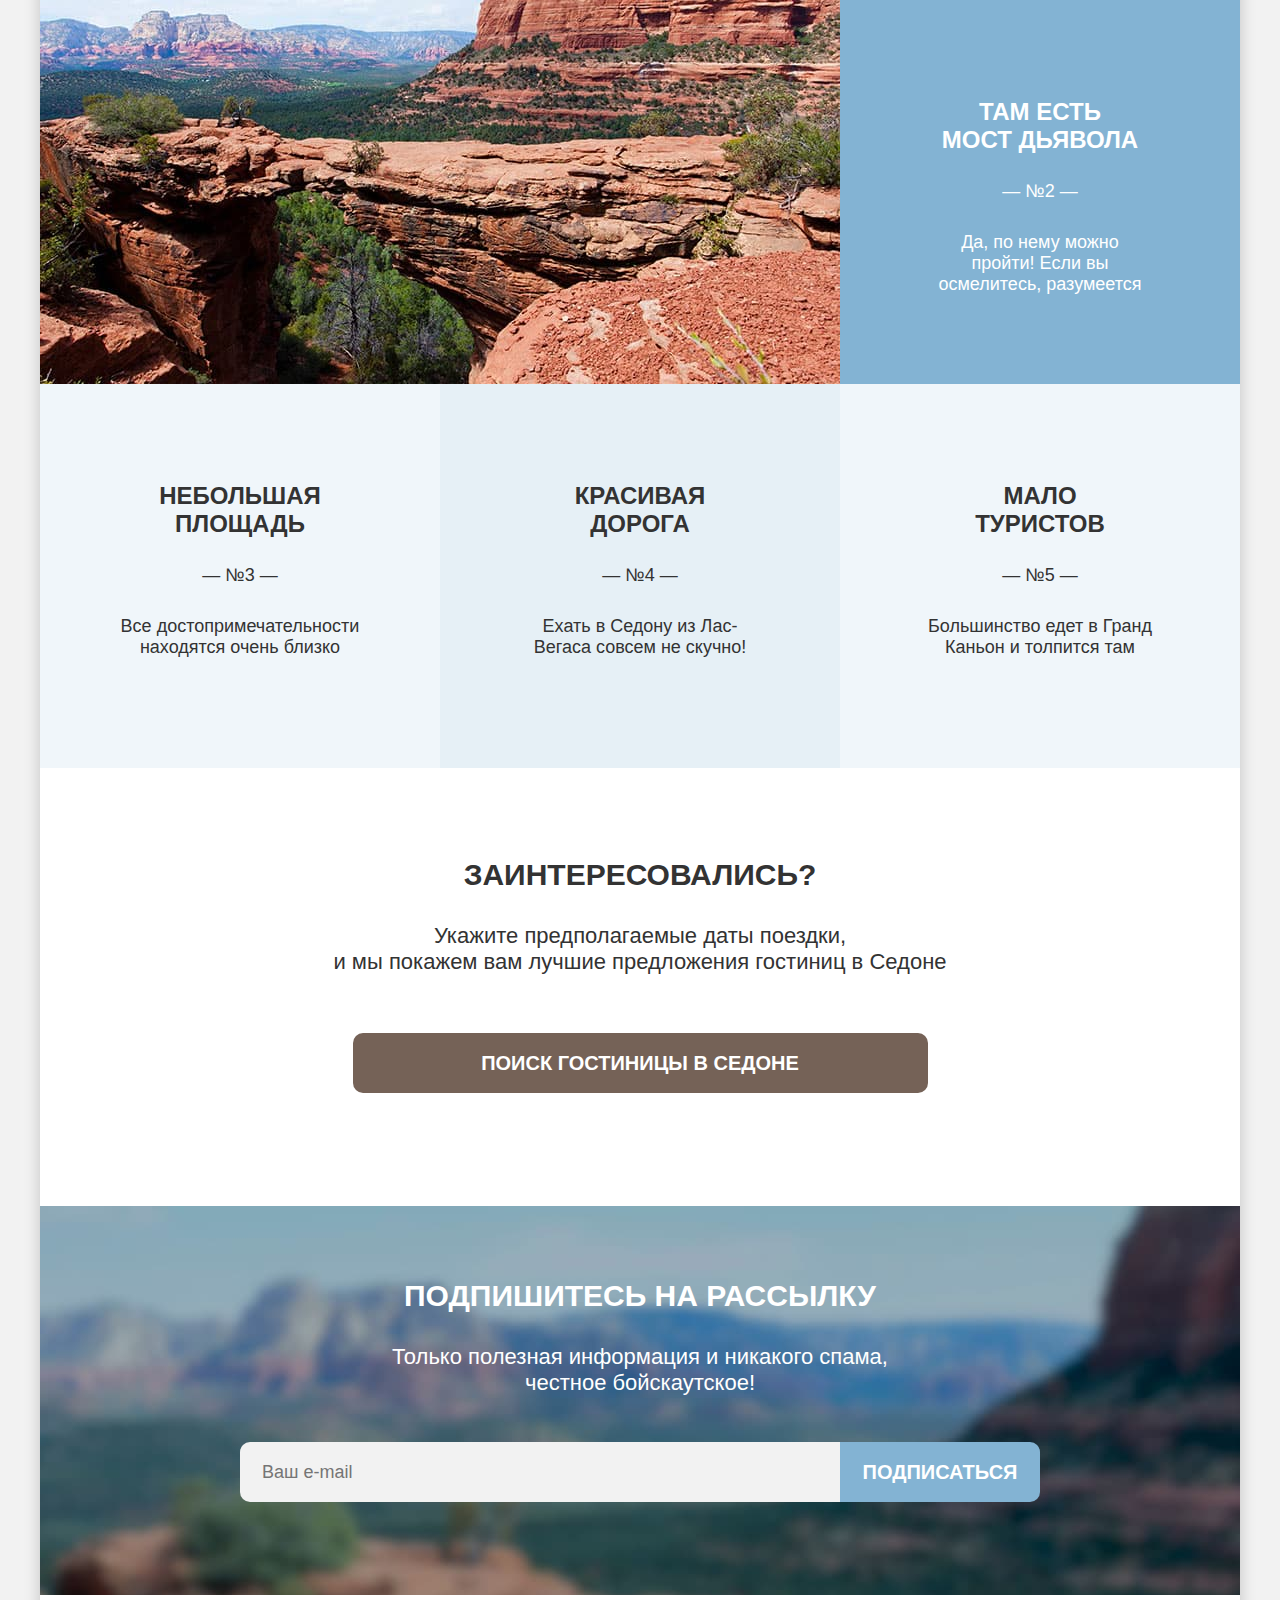
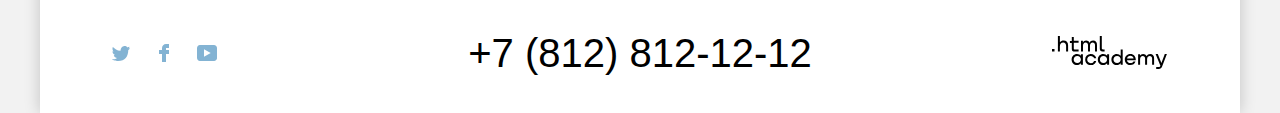
==== commit d7e74e3f: "Завершаем вёрстку всех компонентов" ====
--- a/index.html
+++ b/index.html
@@ -4,6 +4,8 @@
     <meta charset="utf-8">
     <title>HTML Academy: Седона</title>
     <link rel="stylesheet" href="styles/styles.css">
+    <link rel="icon" href="favicon.ico">
+    <link rel="icon" type="image/png" sizes="32x32" href="img/favicon.png">
   </head>
   <body>
     <div class="page-container">
@@ -40,6 +42,44 @@
                 </svg>
                 <span class="visually-hidden">Избранное</span>
               </a>
+
+              <div class="popover popover-open popover-favourites">
+                <div class="popover-content">
+                  <h2 class="popver-title visually-hidden">Избранное</h2>
+                  <ul class="favourites-list">
+                    <li class="favourites-item">
+                      <a class="favourites-link" href="#">
+                        <img class="favourites-image" src="img/desert.jpeg" width="48" height="48" alt="Desert Quail Inn.">
+                        <h3 class="favourites-title">Desert Quail Inn</h3>
+                        <p class="favourites-hotel-type">Мотель</p>
+                      </a>
+                      <button class="button-delete" type="button">
+                        <svg class="delete-icon" aria-hidden="true" focusable="false" width="16" height="16" viewBox="0 0 16 16" xmlns="http://www.w3.org/2000/svg">
+                          <path d="M15.3 2.3H.6c-.3 0-.6.2-.6.5s.3.6.6.6h1.7v12c0 .3.3.6.6.6h10.2c.3 0 .6-.3.6-.6v-12h1.7c.3 0 .6-.3.6-.6s-.4-.5-.7-.5Zm-2.8 12.5H3.4V3.4h9.1v11.4ZM6.2 1.2h3.4c.3 0 .6-.3.6-.6S10 0 9.7 0H6.2c-.3 0-.5.3-.5.6s.2.6.5.6Z"/>
+                          <path d="M6.2 12c.3 0 .6-.3.6-.6V5.7c0-.3-.3-.6-.6-.6s-.6.3-.6.6v5.7c.1.3.3.6.6.6ZM9.7 12c.3 0 .6-.3.6-.6V5.7c0-.3-.3-.6-.6-.6s-.6.4-.6.6v5.7c0 .3.2.6.6.6Z"/>
+                        </svg>
+                        <span class="visually-hidden">Удалить из избранного.</span>
+                      </button>
+                    </li>
+                    <li class="favourites-item">
+                      <a class="favourites-link" href="#">
+                        <img class="favourites-image" src="img/villas.jpeg" width="48" height="48" alt="Villas at Poco Diablo.">
+                        <h3 class="favourites-title">Villas at Poco Diablo</h3>
+                        <p class="favourites-hotel-type">Апартаменты</p>
+                      </a>
+                      <button class="button-delete" type="button">
+                        <svg class="delete-icon" aria-hidden="true" focusable="false" width="16" height="16" viewBox="0 0 16 16" xmlns="http://www.w3.org/2000/svg">
+                          <path d="M15.3 2.3H.6c-.3 0-.6.2-.6.5s.3.6.6.6h1.7v12c0 .3.3.6.6.6h10.2c.3 0 .6-.3.6-.6v-12h1.7c.3 0 .6-.3.6-.6s-.4-.5-.7-.5Zm-2.8 12.5H3.4V3.4h9.1v11.4ZM6.2 1.2h3.4c.3 0 .6-.3.6-.6S10 0 9.7 0H6.2c-.3 0-.5.3-.5.6s.2.6.5.6Z"/>
+                          <path d="M6.2 12c.3 0 .6-.3.6-.6V5.7c0-.3-.3-.6-.6-.6s-.6.3-.6.6v5.7c.1.3.3.6.6.6ZM9.7 12c.3 0 .6-.3.6-.6V5.7c0-.3-.3-.6-.6-.6s-.6.4-.6.6v5.7c0 .3.2.6.6.6Z"/>
+                        </svg>
+                        <span class="visually-hidden">Удалить из избранного.</span>
+                      </button>
+                    </li>
+                  </ul>
+                </div>
+                  <a class="button popover-button-all" href="#">Все избранные</a>
+              </div>
+
             </li>
             <li class="main-nav-item">
               <a class="main-nav-link button" href="#">Хочу сюда!</a>
@@ -128,7 +168,7 @@
             <label for="subscribe-email">
               <span class="visually-hidden">Подписка на рассылку.</span>
             </label>
-            <input type="email" id="subscribe-email" name="subscribe-email" placeholder="Ваш e-mail">
+            <input class="subscribe-field" type="email" id="subscribe-email" name="subscribe-email" placeholder="Ваш e-mail" required>
             <button class="button subscribe-button" type="submit">Подписаться</button>
           </form>
         </section>
@@ -163,9 +203,7 @@
               </a>
             </li>
           </ul>
-          <div class="footer-phone-container">
-            <a class="footer-phone" href="tel:+78128121212">+7 (812) 812-12-12</a>
-          </div>
+          <a class="footer-phone" href="tel:+78128121212">+7 (812) 812-12-12</a>
           <a class="academy-logo-link" href="https://htmlacademy.ru/">
             <svg class="academy-logo" aria-hidden="true" focusable="false" width="115" height="34" viewBox="0 0 115 34" xmlns="http://www.w3.org/2000/svg">
               <path d="M0 12.9v2.6h2.5v-2.6H0ZM11.6 4.5c-1.6 0-2.8.7-3.6 1.7h-.1V0h-2v15.5h2v-5.3c0-2.1 1.3-3.6 3.3-3.6 1.8 0 2.9 1.4 2.9 3.2v5.7h2V9.4c.1-3-1.8-4.9-4.5-4.9ZM26.6 4.8h-4.8V1.1h-2v3.8h-1.9v2h1.9v6c0 1.7 1 2.7 2.7 2.7h4.1v-2h-3.7c-.7 0-1.1-.4-1.1-1.1V6.8h4.8v-2ZM41.1 4.6c-1.6 0-2.9.8-3.5 2.1h-.1c-.6-1.2-1.8-2.1-3.4-2.1-1.4 0-2.5.8-3.1 1.8h-.1V4.8H29v10.6h2V10c0-2 1-3.5 2.6-3.5 1.5 0 2.4 1 2.4 2.6v6.3h2V9.8c0-2.4 1.4-3.3 2.6-3.3 1.5 0 2.4 1 2.4 2.6v6.3h2V8.9c.1-2.5-1.4-4.3-3.9-4.3ZM47.8 12.7c0 1.7 1 2.7 2.8 2.7h2v-2h-1.7c-.7 0-1.1-.4-1.1-1.1V0h-2v12.7ZM28.9 19.7c-.9-1.1-2.2-1.8-3.9-1.8-3.1 0-5.4 2.3-5.4 5.6s2.3 5.6 5.4 5.6c1.8 0 3-.8 3.8-1.9h.1v1.6h2V18.2h-2v1.5Zm-3.6 7.4c-2.2 0-3.6-1.6-3.6-3.6s1.4-3.6 3.6-3.6 3.6 1.6 3.6 3.6c0 1.9-1.4 3.6-3.6 3.6ZM44.2 22c-.5-2.4-2.6-4.1-5.4-4.1a5.4 5.4 0 0 0-5.6 5.6c0 3.1 2.2 5.6 5.6 5.6 2.8 0 4.9-1.8 5.4-4.2h-2.1a3.4 3.4 0 0 1-3.3 2.3c-2.2 0-3.6-1.6-3.6-3.6s1.4-3.6 3.6-3.6c1.6 0 2.8 1 3.3 2.2h2.1V22ZM55.1 19.7c-.9-1.1-2.2-1.8-3.9-1.8-3.1 0-5.4 2.3-5.4 5.6s2.3 5.6 5.4 5.6c1.8 0 3-.8 3.8-1.9h.1v1.6h2V18.2h-2v1.5Zm-3.6 7.4c-2.2 0-3.6-1.6-3.6-3.6s1.4-3.6 3.6-3.6 3.6 1.6 3.6 3.6c0 1.9-1.5 3.6-3.6 3.6ZM68.7 19.8c-.9-1.1-2.2-1.9-3.9-1.9-3.1 0-5.4 2.3-5.4 5.6s2.2 5.6 5.4 5.6c1.7 0 3-.8 3.8-1.8h.1v1.5h2V13.4h-2v6.4Zm-3.6 7.3c-2.2 0-3.6-1.6-3.6-3.6s1.4-3.6 3.6-3.6 3.6 1.6 3.6 3.6c-.1 2-1.5 3.6-3.6 3.6ZM78.3 17.9c-3.3 0-5.5 2.5-5.5 5.6 0 3 2.1 5.6 5.5 5.6 2.5 0 4.5-1.3 5.2-3.6h-2.1c-.5 1-1.6 1.6-3 1.6-1.9 0-3.3-1.3-3.4-2.9h8.8c.2-3.6-2-6.3-5.5-6.3Zm0 1.9c1.7 0 3 1 3.3 2.6h-6.5c.3-1.5 1.5-2.6 3.2-2.6ZM98.2 17.9c-1.6 0-2.9.8-3.6 2h-.1c-.6-1.2-1.8-2-3.4-2-1.4 0-2.5.7-3.1 1.8v-1.5h-1.9v10.6h2v-5.4c0-2 1-3.4 2.6-3.5 1.5 0 2.4 1 2.4 2.6v6.3h2v-5.6c0-2.4 1.4-3.3 2.6-3.3 1.5 0 2.4 1 2.4 2.6v6.3h2v-6.5c.1-2.6-1.4-4.4-3.9-4.4ZM109.4 27l-3.6-8.9h-2.2l4.8 11.6c-.3.9-.7 1.2-1.7 1.2h-2.5v2h2.5c1.8 0 2.8-.8 3.5-2.6l4.7-12.2h-2.1l-3.4 8.9Z"/>
@@ -174,6 +212,78 @@
         </div>
       </footer>
     </div>
+
+    <div class="modal-container modal-container-close">
+      <div class="modal modal-search">
+        <button class="modal-button-close">
+          <svg class="close-icon" aria-hidden="true" focusable="false" width="13" height="13" viewBox="0 0 13 13" xmlns="http://www.w3.org/2000/svg">
+            <path d="M13 1.2 11.8 0 6.5 5.3 1.2 0 0 1.2l5.3 5.3L0 11.8 1.2 13l5.3-5.3 5.3 5.3 1.2-1.2-5.3-5.3L13 1.2Z"/>
+          </svg>
+          <span class="visually-hidden">Закрыть.</span>
+        </button>
+        <section class="modal-content">
+          <h2 class="modal-title">Поиск гостиницы в Седоне</h2>
+          <form class="modal-form" action="https://echo.htmlacademy.ru/" method="get">
+            <div class="field-group field-check-in">
+              <label class="form-label" for="check-in-date">Дата заезда:</label>
+              <input class="form-field form-date" type="text" id="check-in-date" name="check-in-date"
+                placeholder="27 апреля 2020" required>
+              <button class="calendar" type="button">
+                <span class="visually-hidden">Выбор даты заезда.</span>
+              </button>
+              <p class="input-message input-error">Мы не можем отправить вас в прошлое.</p>
+            </div>
+            <div class="field-group field-check-out">
+              <label class="form-label" for="check-out-date">Дата выезда:</label>
+              <input class="form-field form-date" type="text" id="check-out-date" name="check-out-date"
+                placeholder="1 сентября 2021" required>
+                <button class="calendar" type="button">
+                  <span class="visually-hidden">Выбор даты выезда.</span>
+                </button>
+              <p class="input-message input-success">На эти даты есть свободные номера. Пока есть.</p>
+            </div>
+
+            <div class="person">
+              <div class="field-group field-age age-adults">
+                <label class="form-label" for="adults">Взрослые:</label>
+                <div class="number-container">
+                  <button class="button-quantity minus" type="button">
+                    <span class="visually-hidden">Уменьшить</span>
+                  </button>
+                  <input class="form-field form-age" type="number" id="adults" name="adults"
+                  placeholder="2" min="0">
+                  <button class="button-quantity plus" type="button">
+                    <span class="visually-hidden">Увеличить</span>
+                  </button>
+                </div>
+              </div>
+              <div class="field-group field-age age-children">
+                <label class="form-label" for="children">Дети:</label>
+                <button class="button-info" type="button">
+                  <span class="visually-hidden">Посмотреть дополнительную информацию.</span>
+                </button>
+                <div class="tooltip">
+                  <p class="tooltip-content">Укажите количество детей, которые будут с вами, возраст которых от 6 до 18 лет. Дети до 6 лет размещаются бесплатно.</p>
+                </div>
+                <div class="number-container">
+                  <button class="button-quantity minus" type="button">
+                    <span class="visually-hidden">Уменьшить</span>
+                  </button>
+                  <input class="form-field form-age" type="number" id="children" name="children"
+                  placeholder="1" min="0">
+                  <button class="button-quantity plus" type="button">
+                    <span class="visually-hidden">Увеличить</span>
+                  </button>
+                </div>
+              </div>
+            </div>
+
+            <button class="button modal-form-button" type="submit">Найти</button>
+          </form>
+        </section>
+      </div>
+    </div>
+
   </body>
 
 </html>
--- a/styles/styles.css
+++ b/styles/styles.css
@@ -25,13 +25,14 @@
 }
 
 body {
+  min-width: 1280px;
   min-height: 100%;
   margin: 0;
   font-family: "PT Sans", "Arial", sans-serif;
   font-size: 18px;
   line-height: 21px;
   color: #333333;
-  background-color: #ffffff;
+  background-color: #f2f2f2;
 }
 
 .visually-hidden {
@@ -46,7 +47,7 @@
 }
 
 .button {
-  display:inline-block;
+  display: inline-block;
   font: inherit;
   font-size: 16px;
   line-height: 18px;
@@ -66,12 +67,12 @@
   flex-direction: column;
   width: 1200px;
   margin: 0 auto;
+  background-color: #ffffff;
+  box-shadow: 0 0 15px 0 rgba(0, 0, 0, 0.2);
 }
 
 .page-header {
-  /* position: relative; */
   margin-bottom: -5px;
-
 }
 
 .main-nav {
@@ -134,7 +135,7 @@
 
 .main-nav-link:focus-visible {
   color: #756257;
-  border-color: #83B3D3;
+  border-color: #83b3d3;
   outline: none;
 }
 
@@ -147,15 +148,23 @@
   margin: 0 auto;
   padding: 0;
   line-height: 0;
-  z-index: 1 ;
-}
-
-/* .logo {
-  position: absolute;
-  top: 50%;
-  left: 50%;
-  transform: translate(-50%, -50%);
-} */
+  z-index: 1;
+  cursor: pointer;
+}
+
+.logo:hover {
+  opacity: 0.6;
+}
+
+.logo:focus-visible {
+  border-radius: 4px;
+  outline: 3px solid #83b3d3;
+  outline-offset: 3px;
+}
+
+.logo:active {
+  opacity: 0.3;
+}
 
 .navigation-user {
   display: flex;
@@ -215,23 +224,216 @@
   line-height: 13px;
   letter-spacing: -0.1em;
   color: #ffffff;
-  background-color: #7DB54F;
+  background-color: #7db54f;
   border-radius: 50%;
   z-index: 2;
 }
 
 .favourites-icon:active::after {
   color: rgba(255, 255, 255, 0.3);
+}
+
+/* Поповер */
+
+/* .favourites-icon:hover .popover{
+  display: block;
+} */
+
+.popover-open {
+  display: block;
+}
+
+.popover {
+  display: none;
+  position: absolute;
+  top: 62px;
+  right: 72px;
+  z-index: 1;
+  width: 400px;
+  min-height: 100px;
+  font-family: inherit;
+  font-size: 16px;
+  line-height: 21px;
+  background-color: #ffffff;
+  border-radius: 20px;
+  box-shadow: 0 25px 50px rgba(0, 0, 0, 0.15);
+}
+
+/* .popover::before {
+  content: "";
+  position: absolute;
+  left: 50%;
+  top: -8px;
+  margin-left: -10px;
+  z-index: 1;
+  width: 14px;
+  height: 14px;
+  transform: rotate(45deg);
+  background-color: #ffffff;
+  border-top: 1px solid #E4E4E4;
+  border-left: 1px solid #E4E4E4;
+} */
+
+.popover::before {
+  content: "";
+  position: absolute;
+  left: 50%;
+  top: -8px;
+  margin-left: -13px;
+  width: 20px;
+  height: 9px;
+  background-image: url("../img/popover-triangle.png");
+  background-repeat: no-repeat;
+  background-position: center;
+  background-size: 20px 9px;
+}
+
+.popover-content {
+  height: 100%;
+  padding: 14px;
+  padding-bottom: 0;
+  border: 1px solid #e5e5e5;
+  border-radius: 20px 20px 0 0;
+  border-bottom: none;
+}
+
+.favourites-list {
+  margin: 0;
+  margin-bottom: 16px;
+  padding: 0;
+  list-style-type: none;
+}
+
+.favourites-item {
+  display: flex;
+  justify-content: space-between;
+  margin: 0;
+  padding: 0;
+}
+
+.favourites-item + .favourites-item {
+  margin-top: 5px;
+}
+
+.favourites-link {
+  display: grid;
+  grid-template-columns: 65px auto;
+  grid-template-rows: min-content min-content;
+  padding: 7px;
+  text-decoration: none;
+  border: 3px solid transparent;
+  border-radius: 10px;
+}
+
+.favourites-link:hover {
+  opacity: 0.6;
+}
+
+.favourites-link:focus-visible {
+  border-color: #83b3d3;
+  outline: none;
+}
+
+.favourites-link:active {
+  opacity: 0.3;
+}
+
+.favourites-image {
+  display: block;
+  grid-column: 1 / 2;
+  grid-row: 1 / -1;
+  border-radius: 50%;
+}
+
+.favourites-title {
+  grid-column: 2 / 3;
+  grid-row: 1 / 2;
+  align-self: end;
+  margin: 0;
+  font-size: 18px;
+  color: #000000;
+}
+
+.favourites-hotel-type {
+  grid-column: 2 / 3;
+  grid-row: 2 / 3;
+  margin: 0;
+  padding: 0;
+  color: #333333;
+}
+
+.button-delete {
+  position: relative;
+  width: 36px;
+  height: 36px;
+  margin-top: 5px;
+  padding: 7px;
+  background-color: inherit;
+  border: 3px solid transparent;
+  border-radius: 10px;
+  cursor: pointer;
+}
+
+.delete-icon {
+  position: absolute;
+  top: 0;
+  bottom: 0;
+  right: 0;
+  left: 0;
+  width: 16px;
+  height: 16px;
+  margin: auto;
+  fill: rgba(0, 0, 0, 0.2);
+}
+
+.button-delete:hover .delete-icon {
+  fill: #000000;
+}
+
+.button-delete:focus-visible {
+  border-color: #83b3d3;
+  outline: none;
+}
+
+.button-delete:focus .delete-icon {
+  fill: #000000;
+}
+
+.button-delete:active .delete-icon {
+  fill: rgba(0, 0, 0, 0.1);
+}
+
+.popover-button-all {
+  width: 100%;
+  height: 60px;
+  padding: 19px 0 20px 0;
+  line-height: 21px;
+  border-radius: 0 0 20px 20px;
+}
+
+.popover-button-all:hover {
+  background-color: #615048;
+}
+
+.popover-button-all:focus-visible {
+  background-color: #615048;
+  outline: 3px solid #83b3d3;
+  outline-offset: 0;
+}
+
+.popover-button-all:active {
+  color: rgba(255, 255, 255, 0.3);
+  background-color: #615048;
+  outline: none;
 }
 
 .main-nav-link.button {
   width: 160px;
   margin-right: 0;
   margin-left: 23px;
-  padding-top: 9px;
-  padding-bottom: 10px;
+  padding: 8px;
   font-size: 16px;
-  line-height: 18px;
+  line-height: 21px;
   color: #ffffff;
   background-color: #756257;
   border: none;
@@ -244,8 +446,8 @@
 
 .main-nav-link.button:focus-visible {
   background-color: #615048;
-  outline: 3px solid #83B3D3;
-  outline-offset: 0px;
+  outline: 3px solid #83b3d3;
+  outline-offset: 0;
 }
 
 .main-nav-link.button:active {
@@ -259,7 +461,7 @@
 }
 
 .first-screen {
-position: relative;
+  position: relative;
   padding-top: 51px;
   padding-bottom: 82px;
   background-color: #add8e6;
@@ -270,7 +472,7 @@
 }
 
 .first-screen::after {
-  content:"";
+  content: "";
   position: absolute;
   width: 1200px;
   height: 57px;
@@ -459,10 +661,8 @@
 
 .search-hotel-button {
   width: 575px;
-  height: 60px;
   margin: 0 auto;
-  padding-top: 13px;
-  padding-bottom: 17px;
+  padding: 12px;
   text-align: center;
   font-size: 20px;
   line-height: 36px;
@@ -475,7 +675,7 @@
 
 .search-hotel-button:focus-visible {
   background-color: #615048;
-  outline: 3px solid #83B3D3;
+  outline: 3px solid #83b3d3;
   outline-offset: 0;
 }
 
@@ -515,32 +715,45 @@
 
 .subscribe-form {
   display: flex;
-}
-
-.subscribe-form input {
+  min-height: 60px;
+}
+
+.subscribe-field {
   width: 600px;
-  height: 60px;
   padding-left: 22px;
   font: inherit;
+  line-height: 26px;
   background-color: #f2f2f2;
   border: none;
   border-radius: 10px 0 0 10px;
 }
 
-.subscribe-form input:hover {
-background-color: #E5E5E5;
-}
-
-.subscribe-form input:focus-visible {
-  background-color: #E5E5E5;
-  outline: 3px solid #83B3D3;
-  }
-
+.subscribe-field:hover {
+  background-color: #e5e5e5;
+}
+
+.subscribe-field:focus-visible {
+  background-color: #e5e5e5;
+  outline: 3px solid #83b3d3;
+}
+
+.subscribe-field:not(:placeholder-shown) {
+  color: #000000;
+  background-color: #ffffff;
+  border: 2px solid #000000;
+  outline: none;
+}
+
+.subscribe-error {
+  background-color: #ffffff;
+  border: 2px solid #ff5757;
+  outline: none;
+}
 
 .subscribe-button {
   margin: 0;
   width: 200px;
-  height: 60px;
+  padding: 17px;
   font-size: 20px;
   line-height: 26px;
   background-color: #83b3d3;
@@ -548,19 +761,19 @@
 }
 
 .subscribe-button:hover {
-  background-color: #68A2CA;
+  background-color: #68a2ca;
 }
 
 .subscribe-button:focus-visible {
-  background-color: #68A2CA;
+  background-color: #68a2ca;
   border: none;
   outline: 3px solid #756257;
   outline-offset: 0;
 }
 
 .subscribe-button:active {
-  color:rgba(255, 255, 255, 0.3);
-  background-color: #68A2CA;
+  color: rgba(255, 255, 255, 0.3);
+  background-color: #68a2ca;
 }
 
 .page-footer-container {
@@ -603,11 +816,11 @@
 
 .footer-social-link:hover .social-icon,
 .footer-social-link:focus-visible .social-icon {
-  fill: #68A2CA;
+  fill: #68a2ca;
 }
 
 .footer-social-link:focus-visible {
-  border-color: #83B3D3;
+  border-color: #83b3d3;
   outline: none;
 }
 
@@ -622,22 +835,17 @@
   bottom: 0;
   left: 0;
   margin: auto;
-  fill: #83B3D3;
-}
-
-.footer-phone-container {
-  width: 720px;
+  fill: #83b3d3;
 }
 
 .footer-phone {
   display: block;
-  width: 361px;
   padding: 12px;
   margin: auto;
   font-size: 40px;
   line-height: 40px;
   text-align: center;
-  vertical-align: top;
+  align-self: center;
   color: #000000;
   text-decoration: none;
   text-transform: uppercase;
@@ -651,7 +859,7 @@
 
 .footer-phone:focus-visible {
   color: #756257;
-  border-color: #83B3D3;
+  border-color: #83b3d3;
   outline: none;
 }
 
@@ -664,7 +872,7 @@
   display: block;
   width: 160px;
   height: 70px;
-  margin-left: auto;
+  margin-left: 30px;
   border: 3px solid transparent;
   border-radius: 10px;
 }
@@ -675,7 +883,7 @@
 }
 
 .academy-logo-link:focus-visible {
-  border-color: #83B3D3;
+  border-color: #83b3d3;
   outline: none;
 }
 
@@ -695,6 +903,7 @@
 /*Каталог*/
 
 .catalog-background {
+  padding: 37px 72px 84px 71px;
   color: #ffffff;
   background-color: #87ceeb;
   background-image: url("../img/catalog-background.jpeg");
@@ -704,38 +913,81 @@
 
 .inner-header-title {
   margin: 0;
-  padding-top: 35px;
-  padding-left: 71px;
+  margin-bottom: 0;
   font-size: 60px;
-  line-height: 78px;
+  line-height: 68px;
   font-weight: 700;
 }
 
 .breadcrumbs {
   display: flex;
-  margin: 0;
-  padding: 0 71px;
+  flex-wrap: wrap;
+  margin: 0;
+  margin-bottom: 41px;
+  margin-left: -6px;
+  padding: 0;
+  justify-content: baseline;
   list-style-type: none;
 }
 
-.breadcrumbs-item:first-child {
-  width: 12px;
-  height: 12px;
-}
-
 .breadcrumbs-link {
+  display: block;
+  margin: 0;
+  margin-right: 10px;
+  padding: 0 5px;
   font-size: 16px;
-  margin-right: 26px;
-  padding: 3px 8px;
-}
-
-.filters-hotels {
-  padding: 71px;
-  padding-top: 45px;
-  padding-bottom: 83px;
-}
-
-.filters-container {
+  line-height: 21px;
+  font-weight: 400;
+  color: inherit;
+  text-decoration: none;
+  border: 3px solid transparent;
+  border-radius: 4px;
+}
+
+.breadcrumbs-item:first-child .breadcrumbs-link {
+  display: block;
+  width: 28px;
+  height: 27px;
+  padding: 3px 5px 6px 5px;
+  background-image: url("../img/breadcrumbs-home.svg");
+  background-repeat: no-repeat;
+  background-position: center;
+  background-size: 12px 12px;
+}
+
+.breadcrumbs-item {
+  position: relative;
+  margin: 0;
+}
+
+.breadcrumbs-item + .breadcrumbs-item::before {
+  position: absolute;
+  content: "";
+  top: 50%;
+  left: -8px;
+  margin-top: -4px;
+  width: 5px;
+  height: 8px;
+  background-image: url("../img/breadcrumbs-arrow.svg");
+  background-repeat: no-repeat;
+  background-position: center;
+  background-size: 5px 8px;
+}
+
+.breadcrumbs-link:hover {
+  opacity: 0.6;
+}
+
+.breadcrumbs-link:focus-visible {
+  outline: none;
+  border-color: #83b3d3;
+}
+
+.breadcrumbs-link:active {
+  opacity: 0.3;
+}
+
+.filters-form {
   display: flex;
 }
 
@@ -752,7 +1004,11 @@
 
 .housing {
   margin: 0;
-  margin-right: 167px;
+  margin-right: 170px;
+}
+
+.filter-price {
+  margin-right: 81px;
 }
 
 .filters-list {
@@ -770,6 +1026,10 @@
   font-weight: 700;
 }
 
+.filter-price .filters-title {
+  margin-bottom: 35px;
+}
+
 .filters-item {
   margin-bottom: 13px;
   line-height: 23px;
@@ -779,12 +1039,206 @@
   margin-bottom: 0;
 }
 
+.control {
+  position: relative;
+  display: block;
+  padding-left: 39px;
+}
+
+.control-mark {
+  position: absolute;
+  left: 0;
+  width: 20px;
+  height: 20px;
+  background-color: #ffffff;
+  border-radius: 4px;
+}
+
+.control:hover .control-mark {
+  opacity: 0.6;
+}
+
+.control-input[type="checkbox"]:checked + .control-mark::before {
+  position: absolute;
+  top: 50%;
+  margin-top: -5px;
+  left: 50%;
+  margin-left: -6px;
+  content: "";
+  width: 13px;
+  height: 10px;
+  background-image: url("../img/checkbox.svg");
+  background-position: center;
+}
+
+.control-input[type="checkbox"]:focus-visible + .control-mark {
+  background-color: rgba(255, 255, 255, 0.6);
+  outline: 3px solid #83b3d3;
+}
+
+.control-input[type="radio"] + .control-mark {
+  border-radius: 50%;
+}
+
+.control-input[type="radio"]:checked + .control-mark::before {
+  content: "";
+  position: absolute;
+  top: 50%;
+  margin-top: -5px;
+  left: 50%;
+  margin-left: -5px;
+  width: 10px;
+  height: 10px;
+  background-color: #3f5e72;
+  border-radius: 50%;
+}
+
+.control-input[type="radio"]:focus-visible + .control-mark {
+  outline: 3px solid #83b3d3;
+}
+
+.range-wrapper-inputs {
+  display: flex;
+  justify-content: flex-start;
+  height: 48px;
+  margin-bottom: 28px;
+}
+
+.filter-price-label {
+  position: relative;
+  display: flex;
+}
+
+.filter-price-input {
+  width: 143px;
+  min-height: 48px;
+  padding-left: 17px;
+  font: inherit;
+  line-height: 23px;
+  color: #ffffff;
+  background-color: transparent;
+  border: 2px solid #ffffff;
+  outline: none;
+}
+
+.filter-price-input::-webkit-outer-spin-button,
+.filter-price-input::-webkit-inner-spin-button {
+  appearance: none;
+  margin: 0;
+}
+
+input[type="number"] {
+  appearance: textfield;
+}
+
+.input-min {
+  border-radius: 4px 0 0 4px;
+}
+
+.input-max {
+  width: 146px;
+  margin-left: -2px;
+  border-radius: 0 4px 4px 0;
+}
+
+.filter-price-input:hover {
+  border-color: rgba(255, 255, 255, 0.6);
+}
+
+.filter-price-input:focus-visible {
+  border: 2px solid #ffffff;
+  box-shadow: 0 0 0 3px #81b3d2 inset;
+  outline: 3px solid #81b3d2;
+}
+
+.filter-price-input:active {
+  background-color: #756257;
+  outline: none;
+  box-shadow: none;
+}
+
+.label-text {
+  position: absolute;
+  color: rgba(255, 255, 255, 0.3);
+  top: 50%;
+  right: 15px;
+  margin-top: -12px;
+}
+
+.range-scale {
+  position: relative;
+  height: 4px;
+  background-color: rgba(255, 255, 255, 0.3);
+}
+
+.range-bar {
+  position: absolute;
+  height: 4px;
+  background-color: #ffffff;
+}
+
+.range-toggle {
+  position: absolute;
+  width: 20px;
+  height: 20px;
+  border: none;
+  border-radius: 5px;
+  background-color: #ffffff;
+  cursor: pointer;
+}
+
+.range-toggle:hover {
+  box-shadow: 0 4px 10px 0 rgba(0, 0, 0, 0.25);
+}
+
+.range-toggle:focus-visible {
+  outline: 3px solid #83b3d3;
+  box-shadow: 0 4px 10px 0 rgba(0, 0, 0, 0.25);
+}
+
+.range-toggle:active {
+  outline: 2px solid #83b3d3;
+  box-shadow: 0 4px 10px 0 rgba(0, 0, 0, 0.4);
+}
+
+.toggle-min {
+  top: -8px;
+  left: 0;
+}
+
+.toggle-max {
+  top: -8px;
+  right: -9px;
+}
+
+.filters-form-buttons {
+  display: flex;
+  flex-direction: column;
+  justify-content: flex-end;
+  align-items: center;
+}
+
 .button-submit {
   width: 160px;
-  padding-top: 14px;
-  padding-bottom: 13px;
+  margin-bottom: 18px;
+  padding: 13.5px;
   line-height: 21px;
   background-color: #83b3d3;
+  border-radius: 4px;
+}
+
+.button-submit:hover {
+  background-color: #68a2ca;
+}
+
+.button-submit:focus-visible {
+  background-color: #68a2ca;
+  outline: 3px solid #ffffff;
+}
+
+.button-submit:active {
+  color: rgba(255, 255, 255, 0.3);
+  outline: none;
 }
 
 .button-reset {
@@ -795,11 +1249,133 @@
   background-color: transparent;
 }
 
+.button-reset:hover {
+  opacity: 0.6;
+}
+
+.button-reset:focus-visible {
+  outline: 3px solid #83b3d3;
+}
+
+.button-reset:active {
+  opacity: 0.3;
+}
+
+.sorting-container {
+  display: flex;
+  padding: 40px 72px 37px 71px;
+}
+
+.sorting-title {
+  margin: 0;
+  margin-right: 192px;
+  align-self: center;
+  font-size: 30px;
+  line-height: 39px;
+  text-transform: uppercase;
+}
+
+.sorting-type {
+  margin-right: auto;
+}
+
+.select-control {
+  /* height: 48px; */
+  padding: 0;
+  font: inherit;
+  line-height: 23px;
+  border: 2px solid #e6e6e6;
+  background-color: #ffffff;
+  background-image: url("../img/select-arrow.svg");
+  background-repeat: no-repeat;
+  background-position: right 19px center;
+  appearance: none;
+}
+
+.select-control:hover,
+.select-control:focus-visible {
+  border: 2px solid #83b3d3;
+  outline: none;
+}
+
+.select-control:active {
+  border: 2px solid #e6e6e6;
+  opacity: 0.3;
+}
+
+.sorting {
+  min-width: 287px;
+  margin: 4px 8px 4px 0;
+  padding: 10px 50px 11px 17px;
+}
+
+.sorting-buttons-container {
+  display: flex;
+  flex-wrap: wrap;
+}
+
+.sorting-button {
+  width: 48px;
+  height: 48px;
+  margin: 4px 8px 4px 0;
+  border: 2px solid #e5e5e5;
+  border-radius: 4px;
+}
+
+.sorting-button-current {
+  border-color: #000000;
+}
+
+.sorting-button:hover {
+  border-color: #83b3d3;
+}
+
+.sorting-button:focus-visible {
+  border-color: #83b3d3;
+  outline: none;
+}
+
+.sorting-button:active {
+  border-color: #000000;
+  outline: none;
+}
+
+.sorting-button-current:hover {
+  border-color: #000000;
+}
+
+.sorting-button-current:focus-visible {
+  border-color: #000000;
+  outline: none;
+}
+
+.sorting-container a:last-child {
+  margin-right: 0;
+}
+
+.button-title {
+  background-image: url("../img/mode-title.svg");
+  background-repeat: no-repeat;
+  background-position: center;
+}
+
+.button-list {
+  background-image: url("../img/mode-list.svg");
+  background-repeat: no-repeat;
+  background-position: center;
+}
+
+.button-slideshow {
+  background-image: url("../img/mode-slideshow.svg");
+  background-repeat: no-repeat;
+  background-position: center;
+}
+
 .hotels-list {
   display: flex;
   flex-direction: column;
   margin: 0;
-  margin-bottom: 61px;
+  margin-bottom: 31px;
   padding: 0 72px;
   list-style-type: none;
 }
@@ -807,21 +1383,41 @@
 .hotels-list .button {
   padding-top: 9px;
   padding-bottom: 10px;
+  margin: 0;
 }
 
 .hotels-card {
   display: grid;
   grid-template-columns: 180px 36px 159px 160px 361px 160px;
-  grid-template-rows: 31px min-content 37px;
-  padding-top: 28px;
-  padding-bottom: 30px;
+  grid-template-rows: min-content min-content min-content;
+  padding-top: 31px;
+  padding-bottom: 29px;
+  border-top: 1px solid #e5e5e5;
+}
+
+.hotels-card:last-of-type {
+  border-bottom: 1px solid #e5e5e5;
 }
 
 .hotels-card-link-image {
+  display: block;
   grid-column: 1 / 2;
-  grid-row: 1 / 4;
+  grid-row: 1 / -1;
   margin: 0;
   padding: 0;
+}
+
+.hotels-card-link-image:hover {
+  opacity: 0.6;
+}
+
+.hotels-card-link-image:focus-visible {
+  outline: 3px solid #83b3d3;
+  outline-offset: 0;
+}
+
+.hotels-card-link-image:active {
+  opacity: 0.3;
 }
 
 .hotels-card-image {
@@ -832,37 +1428,91 @@
   display: block;
   grid-column: 3 / 6;
   grid-row: 1 / 2;
-  margin: 0;
+  justify-self: start;
+  align-self: start;
+  margin: 0;
+  margin-top: -4px;
+  padding: 0;
+  line-height: 31px;
   text-decoration: none;
+  border-radius: 1px;
 }
 
 .hotels-card-title {
   margin: 0;
+  padding: 0;
   font-size: 24px;
   line-height: 31px;
   color: #000000;
 }
 
+.hotels-card-link:hover .hotels-card-title {
+  color: #756257;
+}
+
+.hotels-card-link:focus-visible {
+  outline: 3px solid #83b3d3;
+  outline-offset: 5px;
+}
+
+.hotels-card-link:focus-visible .hotels-card-title {
+  color: #756257;
+}
+
+.hotels-card-link:active .hotels-card-title {
+  color: rgba(117, 98, 87, 0.3);
+}
+
 .hotels-card-type {
+  position: relative;
+  bottom: 10px;
+  left: 1px;
+  margin: 0;
   grid-column: 3 / 4;
+  grid-row: 2 / 3;
+  align-self: start;
   line-height: 23px;
 }
 
-.hotels-card-prise {
+.hotels-card-price {
+  position: relative;
+  bottom: 10px;
+  right: 1px;
+  margin: 0;
+  grid-column: 4 / 5;
+  grid-row: 2 / 3;
   line-height: 23px;
 }
 
 .hotels-card-buttons {
   display: flex;
+  flex-wrap: wrap;
   grid-column: 3 / 5;
   grid-row: 3 / 4;
   width: 319px;
   margin: 0;
   justify-content: space-between;
+  align-items: flex-end;
 }
 
 .hotels-card-button {
   width: 151px;
+}
+
+.hotels-card-button:hover {
+  background-color: #615048;
+}
+
+.hotels-card-button:focus-visible {
+  background-color: #615048;
+  outline: 3px solid #83b3d3;
+  outline-offset: 0;
+}
+
+.hotels-card-button:active {
+  color: rgba(255, 255, 255, 0.3);
+  background-color: #615048;
+  outline: none;
 }
 
 .hotels-card-favourites {
@@ -870,16 +1520,35 @@
   background-color: #83b3d3;
 }
 
+.hotels-card-favourites:hover {
+  background-color: #68a2ca;
+  outline: 1px solid #756257;
+}
+
+.hotels-card-favourites:focus-visible {
+  background-color: #68a2ca;
+  outline: 3px solid #756257;
+  outline-offset: 0;
+}
+
+.hotels-card-favourites:active {
+  color: rgba(255, 255, 255, 0.3);
+  background-color: #68a2ca;
+  outline: 1px solid #756257;
+}
+
 .hotels-stars-raiting {
   display: block;
   grid-column: 6 / 7;
-  grid-row: 1 /2 ;
+  grid-row: 1 / 2;
   justify-self: center;
+  align-self: start;
   height: 23px;
   margin: 0;
+  padding: 0;
   background-image: url("../img/star.svg");
   background-repeat: space;
-  background-position: 6px bottom;
+  background-position: 6px;
 }
 
 .stars-two {
@@ -902,14 +1571,14 @@
   grid-column: 6 / 7;
   grid-row: 3 / 4;
   justify-self: end;
+  align-self: flex-end;
   width: 160px;
   margin: 0;
-  padding-top: 9px;
-  padding-bottom: 10px;
+  padding: 8px;
   text-align: center;
   font-size: 16px;
   text-transform: uppercase;
-  background-color: #F2F2F2;
+  background-color: #f2f2f2;
   border-radius: 4px;
 }
 
@@ -918,11 +1587,33 @@
   background-color: #7db54f;
 }
 
+.hotels-card-favourites-add:hover {
+  background-color: #6c9e42;
+}
+
+.hotels-card-favourites-add:focus-visible {
+  background-color: #6c9e42;
+  outline: 3px solid #756257;
+  outline-offset: 0;
+}
+
+.hotels-card-favourites-add:active {
+  background-color: #6c9e42;
+  color: rgba(255, 255, 255, 0.3);
+  outline: none;
+}
+
+.show-more {
+  width: 1056px;
+  margin: 0 auto;
+  padding-bottom: 29px;
+  border-bottom: 1px solid #e5e5e5;
+}
+
 .show-more-button {
   display: block;
   width: 625px;
-  height: 55px;
-  padding: 0;
+  padding: 14.5px;
   margin: 0 auto;
   margin-bottom: 30px;
   font-size: 20px;
@@ -930,81 +1621,79 @@
   background-color: #83b3d3;
 }
 
-.sorting-container {
-  display: flex;
-  padding: 71px;
-  padding-top: 44px;
-  padding-bottom: 42px;
-}
-
-.sorting-title {
-  margin-right: 192px;
-  font-size: 30px;
-  line-height: 39px;
-  text-transform: uppercase;
-}
-
-.sorting-type {
-  margin-right: auto;
-}
-
-.select-control {
-  font: inherit;
-}
-
-.sorting-container a {
-  width: 48px;
-  height: 48px;
-  margin-right: 8px;
-}
-
-.sorting-container a:last-child {
-  margin-right: 0;
-}
-
-.button-title {
-background-image: url("../img/mode-title.svg");
-background-repeat: no-repeat;
-background-position: center;
+.show-more-button:hover {
+  background-color: #68a2ca;
+}
+
+.show-more-button:focus-visible {
+  background-color: #68a2ca;
+  outline: 3px solid #756257;
+  outline-offset: 0;
+}
+
+.show-more-button:active {
+  color: rgba(255, 255, 255, 0.3);
+  background-color: #68a2ca;
 }
 
 .pagination-container {
+  position: relative;
   display: flex;
   padding: 71px;
   padding-top: 31px;
-  padding-bottom: 89px;
+  padding-bottom: 79px;
+}
+
+.pagination-container::before {
+  position: absolute;
+  content: "";
+  top: 0;
+  width: 1056px;
+  height: 1px;
+  background-color: #e5e5e5;
 }
 
 .pagination {
   display: flex;
+  flex-wrap: wrap;
+  margin: 0;
+  padding: 0;
   list-style-type: none;
-  margin: 0;
-  padding: 0;
-}
-
-.pagination-item {
+}
+
+.pagination-item:not(:last-child) {
+  margin-right: 8px;
+  margin-bottom: 8px;
+}
+
+.pagination-link {
   display: flex;
   justify-content: center;
   align-items: center;
   min-width: 55px;
-  height: 55px;
-  padding: 5px;
-  background-color: #83b3d3;
-}
-
-.pagination-item:not(:last-child) {
-  margin-right: 8px;
-}
-
-.pagination-link {
-  display: block;
-  padding: 10px 10px;
+  min-height: 55px;
   font-size: 20px;
   line-height: 26px;
   font-weight: 700;
   color: #ffffff;
   background-color: #83b3d3;
   text-decoration: none;
+  border-radius: 4px;
+}
+
+.pagination-link:hover:not(.pagination-link-current) {
+  background-color: #68a2ca;
+}
+
+.pagination-link:focus-visible:not(.pagination-link-current) {
+  background-color: #68a2ca;
+  outline: 3px solid #756257;
+  outline-offset: 0;
+}
+
+.pagination-link:active:not(.pagination-link-current) {
+  color: rgba(255, 255, 255, 0.3);
+  background-color: #68a2ca;
 }
 
 .pagination-link-current {
@@ -1012,22 +1701,33 @@
   background-color: #f2f2f2;
 }
 
+.pagination-link-current:focus-visible {
+  outline: none;
+}
+
 .cards-on-page {
+  margin-top: 1px;
   margin-left: auto;
 }
 
 .cards-on-page-title {
   line-height: 23px;
+  margin-right: 51px;
+}
+
+.numbers-cards {
+  min-width: 160px;
+  padding: 11px 50px 10px 15px;
 }
 
 .subscribe-catalog {
   padding: 0 200px;
-  margin-bottom: 137px;
+  margin-bottom: 138px;
   text-align: center;
 }
 
 .subscribe-catalog-title {
-  margin-top: 0;
+  margin: 0;
   margin-bottom: 30px;
   font-size: 30px;
   line-height: 36px;
@@ -1042,3 +1742,351 @@
   font-size: 22px;
   line-height: 26px;
 }
+
+.modal-container {
+  position: fixed;
+  z-index: 2;
+  top: 0;
+  left: 0;
+  width: 100%;
+  height: 100%;
+  display: flex;
+  background-color: rgba(242, 242, 242, 0.8);
+}
+
+.modal-container-close {
+  display: none;
+}
+
+.modal {
+  position: relative;
+  margin: auto;
+  padding: 70px;
+  padding-top: 62px;
+  background-color: #ffffff;
+  border-radius: 30px;
+  box-shadow: 0 25px 50px 0 rgba(0, 0, 0, 0.15);
+}
+
+.modal-search {
+  width: 715px;
+}
+
+.modal-button-close {
+  position: absolute;
+  top: 54px;
+  right: 70px;
+  width: 53px;
+  height: 53px;
+  background-color: #f2f2f2;
+  border: none;
+  border-radius: 50%;
+  cursor: pointer;
+}
+
+.close-icon {
+  position: absolute;
+  top: 0;
+  right: 0;
+  bottom: 0;
+  left: 0;
+  margin: auto;
+  fill: #000000;
+}
+
+.modal-button-close:hover {
+  background-color: #e5e5e5;
+}
+
+.modal-button-close:focus-visible {
+  background-color: #e5e5e5;
+  outline: 3px solid #83b3d3;
+}
+
+.modal-button-close:active {
+  background-color: #e5e5e5;
+}
+
+.modal-button-close:active .close-icon {
+  fill: rgba(0, 0, 0, 0.3);
+}
+
+.modal-title {
+  margin: 0;
+  padding-bottom: 59px;
+  font-family: inherit;
+  font-size: 30px;
+  line-height: 40px;
+  text-transform: uppercase;
+}
+
+.field-group {
+  position: relative;
+  display: flex;
+  justify-content: space-between;
+  align-items: center;
+  flex-wrap: wrap;
+  margin: 0;
+  margin-bottom: 40px;
+}
+
+.person {
+  display: flex;
+  justify-content: space-between;
+}
+
+.age-adults {
+  width: 288px;
+}
+
+.age-children {
+  width: 230px;
+}
+
+.form-label {
+  margin: 0;
+  line-height: 40px;
+  font-weight: 700;
+  color: #000000;
+}
+
+.form-field {
+  position: relative;
+  height: 50px;
+  padding: 0 19px;
+  font: inherit;
+  line-height: 40px;
+  font-weight: 700;
+  background-color: #f2f2f2;
+  border: 2px solid transparent;
+  border-radius: 4px;
+}
+
+.form-field::placeholder {
+  color: #000000;
+}
+
+.form-field:hover {
+  background-color: #e5e5e5;
+}
+
+.form-field:focus {
+  background-color: #e5e5e5;
+  outline: 3px solid #83b3d3;
+}
+
+.form-field:active {
+  background-color: #ffffff;
+  border-color: #000000;
+  outline: none;
+}
+
+.form-date {
+  width: 420px;
+}
+
+.calendar {
+  position: absolute;
+  left: 100%;
+  margin-left: -50px;
+  bottom: 100%;
+  margin-bottom: -50px;
+  width: 50px;
+  height: 50px;
+  background-color: transparent;
+  background-image: url("../img/calendar.svg");
+  background-repeat: no-repeat;
+  background-position: center;
+  background-size: 15px 15px;
+  border: none;
+}
+
+.calendar:focus {
+  outline: none;
+}
+
+.input-message {
+  position: absolute;
+  top: 100%;
+  margin: 0;
+  left: 155px;
+  font-size: 16px;
+  line-height: 28px;
+}
+
+.input-error {
+  color: #ff5757;
+}
+
+.input-success {
+  color: #333333;
+}
+
+.number-container {
+  position: relative;
+  display: inline-block;
+  width: 133px;
+  margin: 0;
+}
+
+.form-age {
+  width: 100%;
+  text-align: center;
+  appearance: none;
+}
+
+.button-quantity {
+  position: relative;
+  width: 25px;
+  height: 25px;
+  padding: 3px;
+  background-color: transparent;
+  border: 3px solid transparent;
+  border-radius: 4px;
+}
+
+.minus {
+  position: absolute;
+  top: 12px;
+  left: 13px;
+  z-index: 1;
+}
+
+.plus {
+  position: absolute;
+  top: 12px;
+  right: 13px;
+  z-index: 1;
+}
+
+.number-container input[type="number"]::-webkit-outer-spin-button,
+.number-container input[type="number"]::-webkit-inner-spin-button {
+  display: none;
+}
+
+.minus::before {
+  content: "";
+  position: absolute;
+  display: block;
+  width: 13px;
+  height: 1px;
+  background-color: rgba(0, 0, 0, 0.3);
+}
+
+.plus::before,
+.plus::after {
+  content: "";
+  position: absolute;
+  display: block;
+  width: 13px;
+  height: 1px;
+  background-color: rgba(0, 0, 0, 0.3);
+}
+
+.plus::after {
+  transform: rotate(90deg);
+}
+
+.minus:hover::before,
+.plus:hover::before,
+.plus:hover::after {
+  background-color: #000000;
+}
+
+.button-quantity:focus-visible {
+  border-color: #83b3d3;
+  outline: none;
+}
+
+.minus:focus-visible::before,
+.plus:focus-visible::before,
+.plus:focus-visible::after {
+  background-color: #000000;
+}
+
+.minus:active::before,
+.plus:active::before,
+.plus:active::after {
+  background-color: rgba(0, 0, 0, 0.2);
+}
+
+.button-info {
+  position: relative;
+  width: 25px;
+  height: 25px;
+  margin-right: 18px;
+  margin-left: 8px;
+  background-color: #83b3d3;
+  background-image: url("../img/info.svg");
+  background-repeat: no-repeat;
+  background-position: center;
+  background-size: 1px 9px;
+  border: none;
+  border-radius: 50%;
+  cursor: pointer;
+}
+
+.button-info:hover {
+  background-color: #68a2ca;
+}
+
+.button-info:hover + .tooltip {
+  display: block;
+}
+
+.tooltip {
+  position: absolute;
+  top: 54px;
+  right: 36px;
+  /* display: none; */
+  width: 256px;
+  padding: 20px 18px 23px 22px;
+  color: #ffffff;
+  background-color: #333333;
+  box-shadow: 0 15px 30px rgba(0, 0, 0, 0.3);
+  border-radius: 10px;
+}
+
+.tooltip::before {
+  content: "";
+  position: absolute;
+  left: 50%;
+  margin-left: -7px;
+  top: -7px;
+  width: 14px;
+  height: 14px;
+  transform: rotate(45deg);
+  background-color: #333333;
+}
+
+.tooltip-content {
+  margin: 0;
+  font-family: inherit;
+  font-size: 16px;
+  line-height: 20px;
+}
+
+.modal-form-button {
+  width: 575px;
+  height: 60px;
+  font-size: 20px;
+  line-height: 40px;
+  background-color: #83b3d3;
+  border-radius: 10px;
+}
+
+.modal-form-button:hover {
+  background-color: #68a2ca;
+}
+
+.modal-form-button:focus-visible {
+  background-color: #68a2ca;
+  border: none;
+  outline: 3px solid #756257;
+  outline-offset: 0;
+}
+
+.modal-form-button:active {
+  color: rgba(255, 255, 255, 0.3);
+  background-color: #68a2ca;
+}
